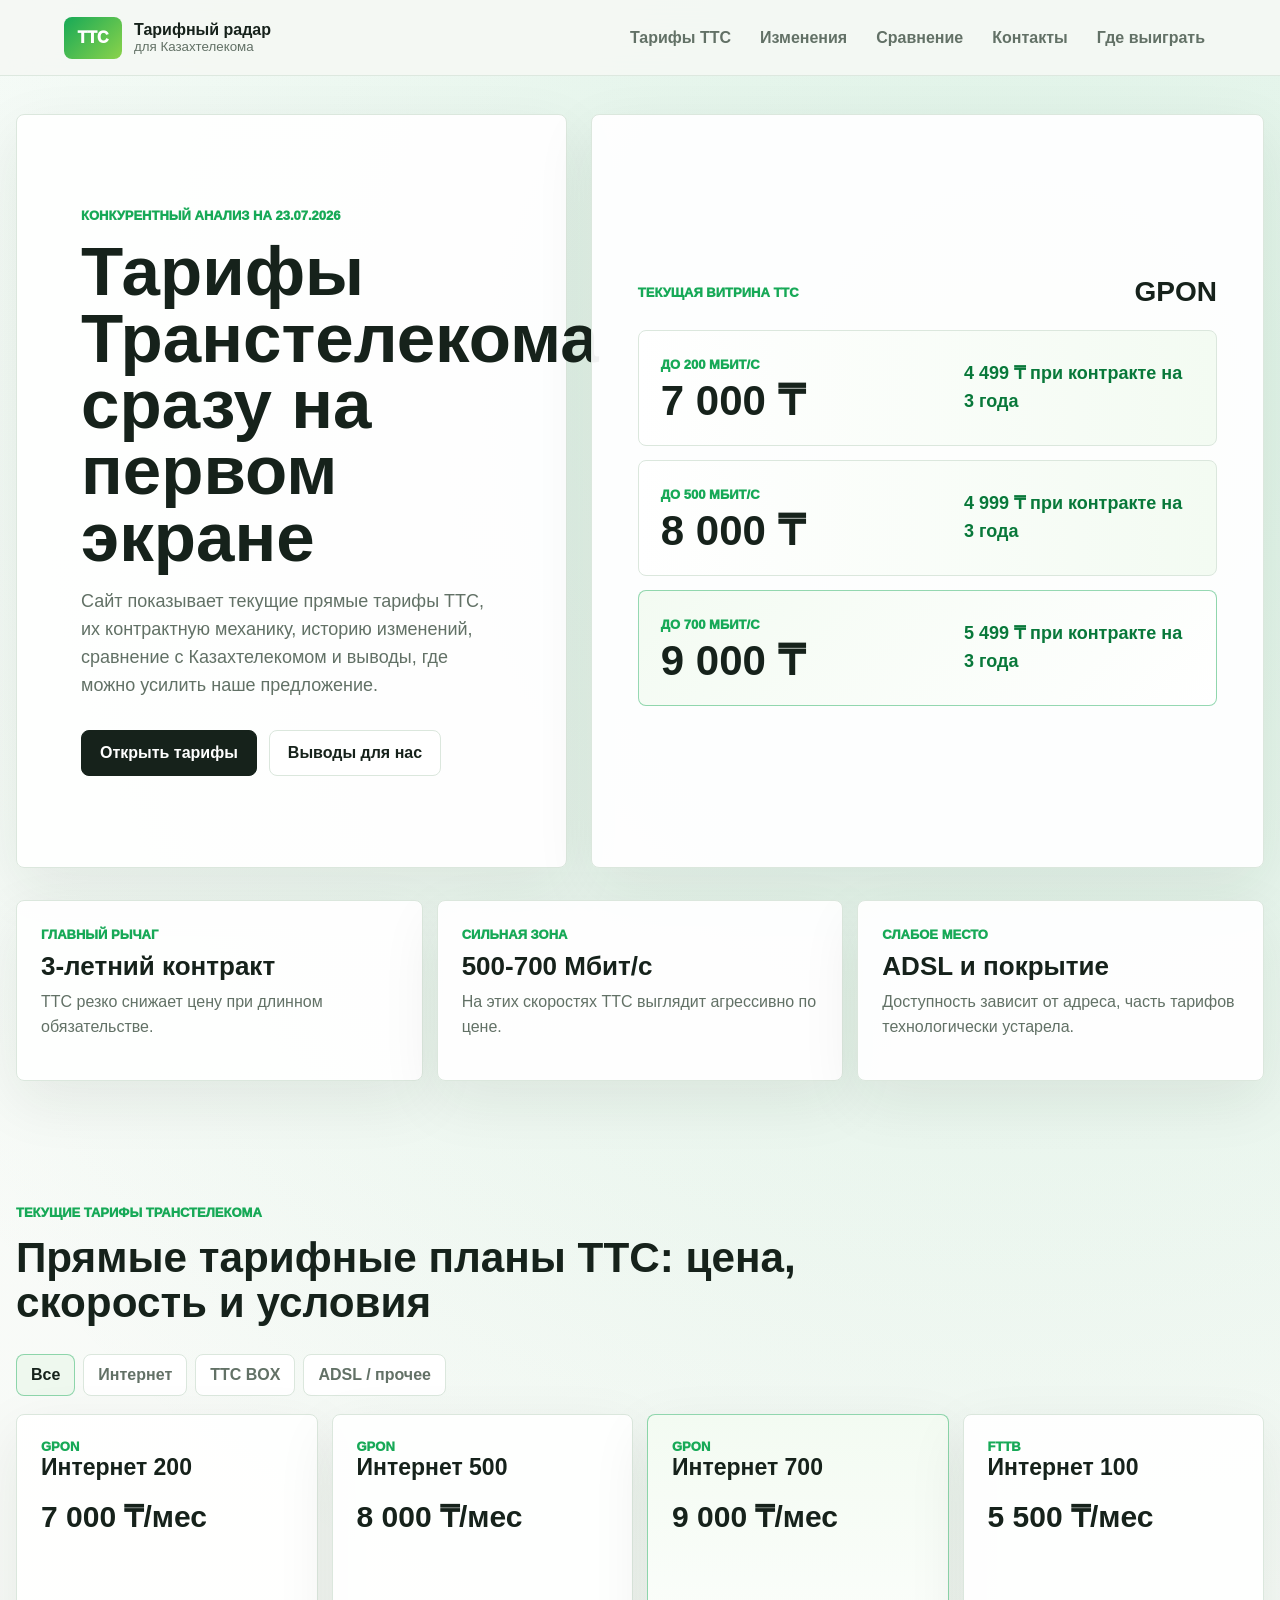
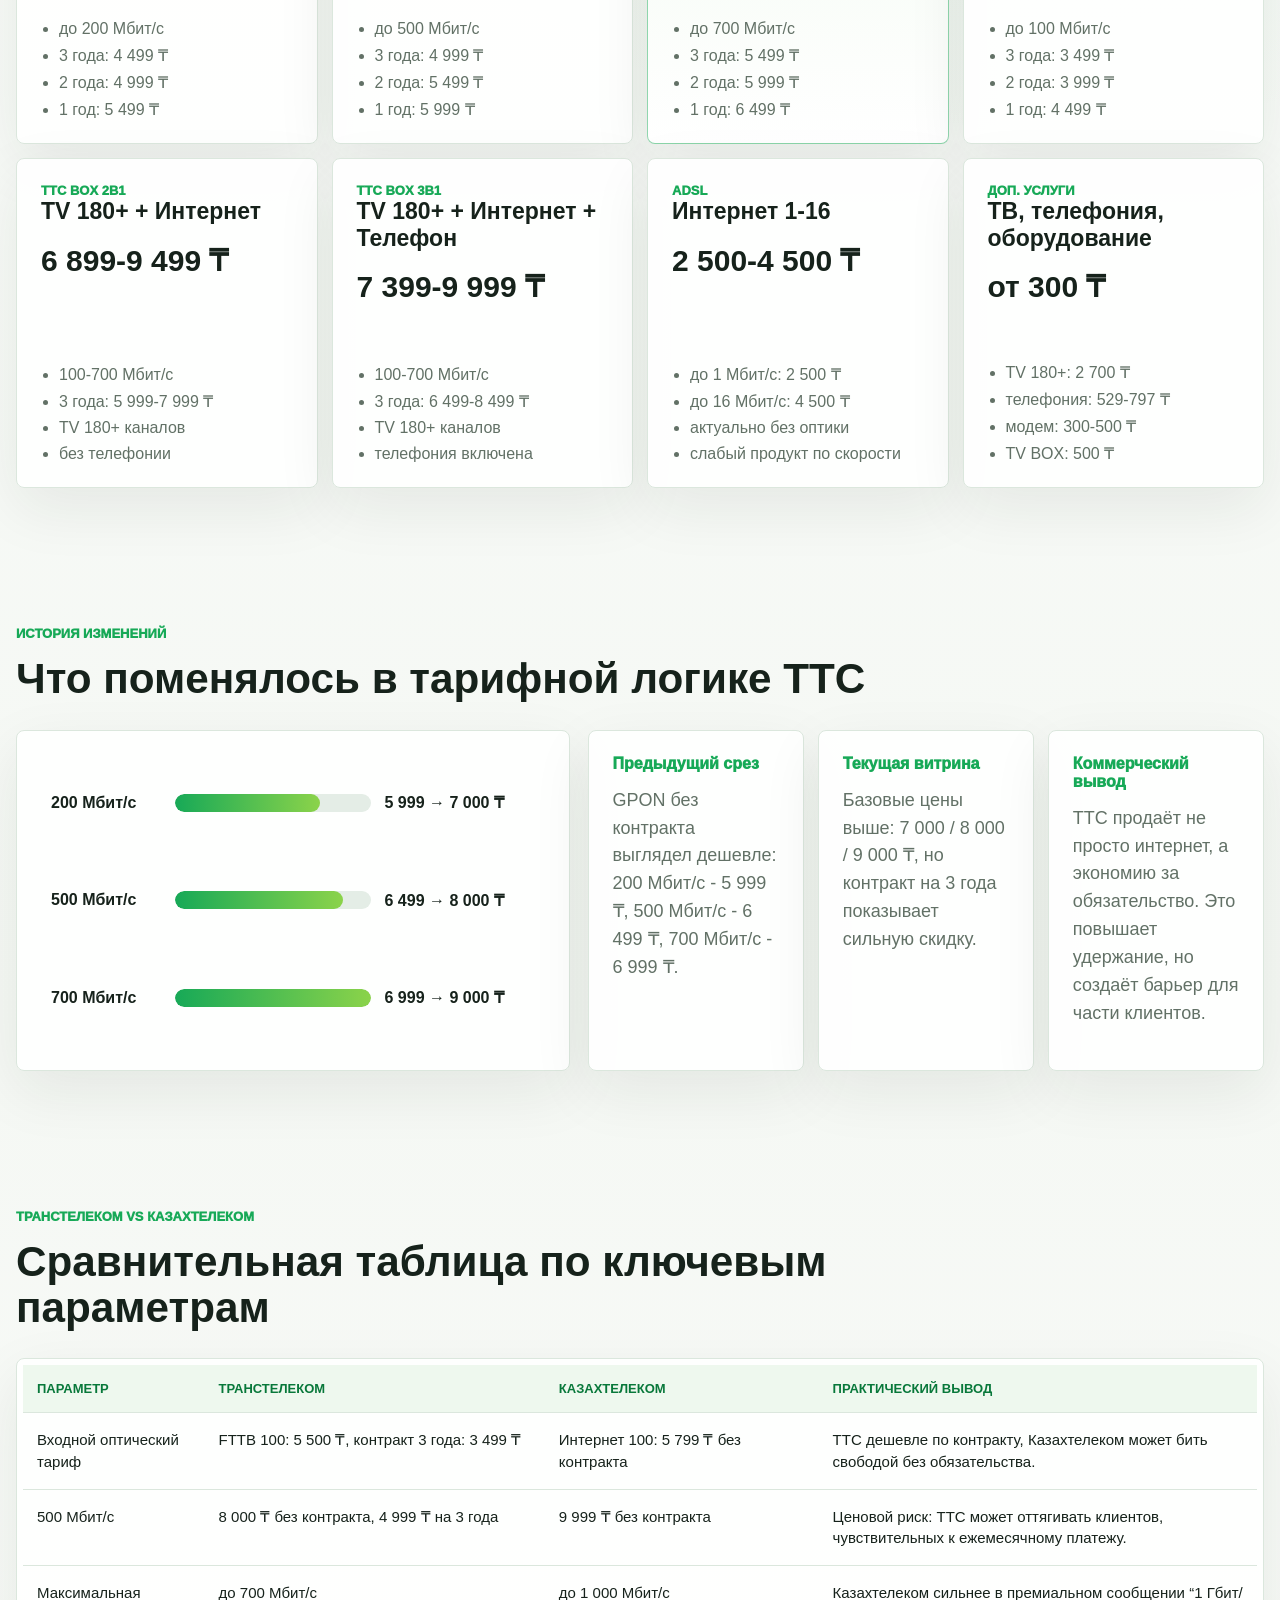
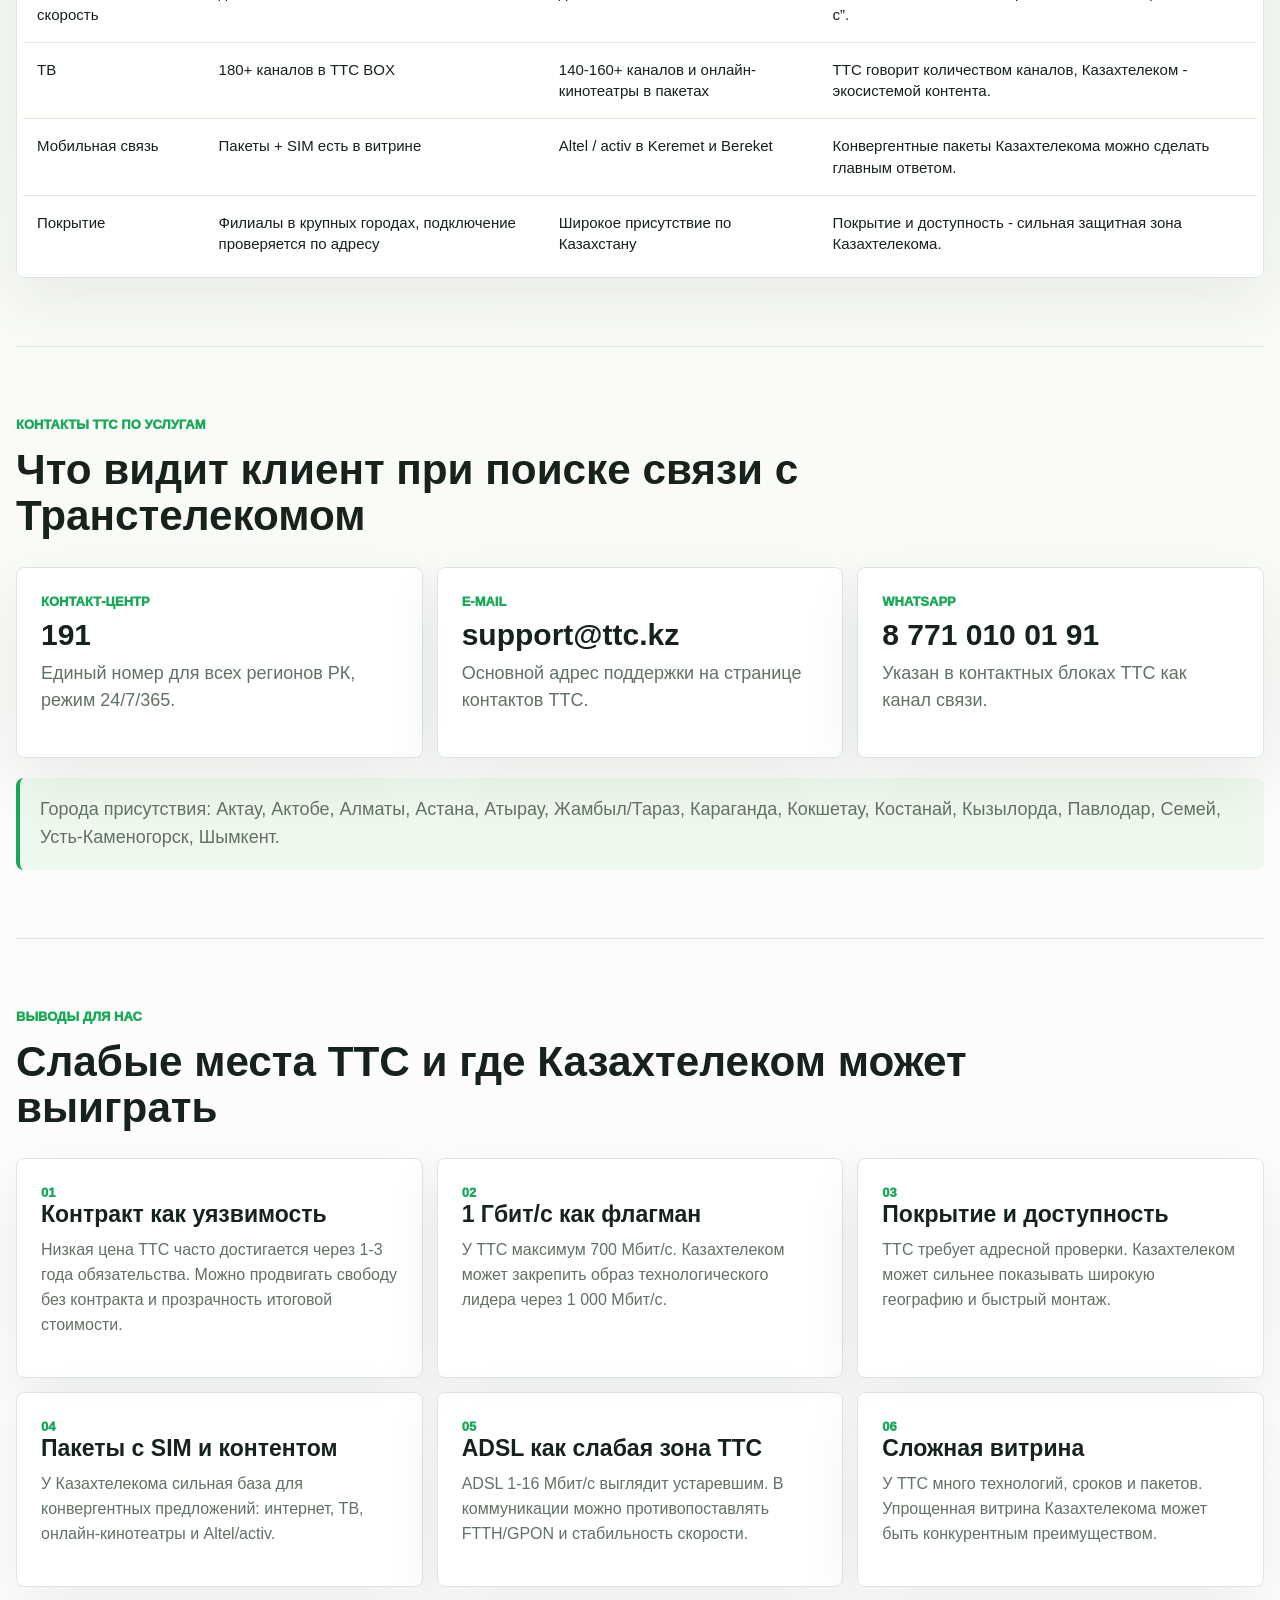
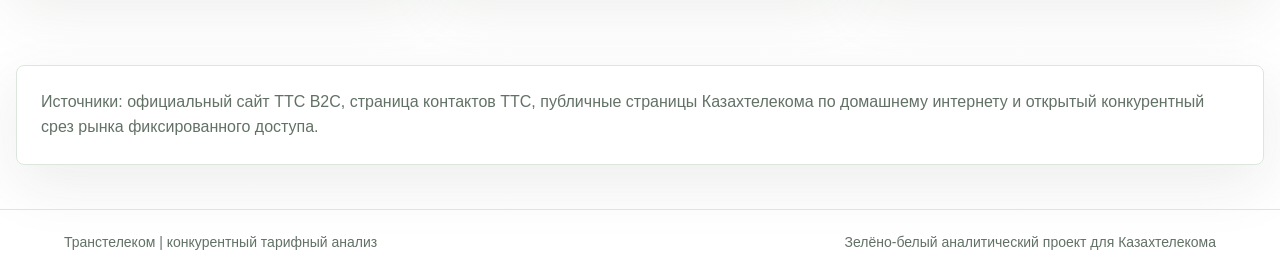
==== ttc-competitive-analysis/index.html @ 253d0070 "Add TTC competitive tariff analysis project" ====
<!doctype html>
<html lang="ru">
<head>
  <meta charset="utf-8">
  <meta name="viewport" content="width=device-width, initial-scale=1">
  <title>Транстелеком | Тарифный конкурентный анализ</title>
  <meta name="description" content="Конкурентный анализ тарифов Транстелекома для Казахтелекома: цены, скорости, условия, история изменений, сравнение и выводы.">
  <link rel="stylesheet" href="style.css">
</head>
<body>
  <header class="topbar">
    <a class="brand" href="#top" aria-label="Транстелеком конкурентный анализ">
      <span class="brand__mark">TTC</span>
      <span>
        <strong>Тарифный радар</strong>
        <small>для Казахтелекома</small>
      </span>
    </a>
    <nav class="nav" aria-label="Разделы">
      <a href="#tariffs">Тарифы TTC</a>
      <a href="#changes">Изменения</a>
      <a href="#compare">Сравнение</a>
      <a href="#contacts">Контакты</a>
      <a href="#wins">Где выиграть</a>
    </nav>
  </header>

  <main id="top">
    <section class="hero">
      <div class="hero__content">
        <p class="eyebrow">Конкурентный анализ на 23.07.2026</p>
        <h1>Тарифы Транстелекома сразу на первом экране</h1>
        <p>
          Сайт показывает текущие прямые тарифы TTC, их контрактную механику, историю
          изменений, сравнение с Казахтелекомом и выводы, где можно усилить наше предложение.
        </p>
        <div class="hero__actions">
          <a class="btn btn--dark" href="#tariffs">Открыть тарифы</a>
          <a class="btn btn--light" href="#wins">Выводы для нас</a>
        </div>
      </div>

      <aside class="hero-tariffs" aria-label="Ключевые текущие тарифы TTC">
        <div class="hero-tariffs__head">
          <span>Текущая витрина TTC</span>
          <strong>GPON</strong>
        </div>
        <article>
          <div>
            <span>до 200 Мбит/с</span>
            <strong>7 000 ₸</strong>
          </div>
          <p>4 499 ₸ при контракте на 3 года</p>
        </article>
        <article>
          <div>
            <span>до 500 Мбит/с</span>
            <strong>8 000 ₸</strong>
          </div>
          <p>4 999 ₸ при контракте на 3 года</p>
        </article>
        <article class="is-featured">
          <div>
            <span>до 700 Мбит/с</span>
            <strong>9 000 ₸</strong>
          </div>
          <p>5 499 ₸ при контракте на 3 года</p>
        </article>
      </aside>
    </section>

    <section class="quick-insights" aria-label="Ключевые выводы">
      <article>
        <span>Главный рычаг</span>
        <strong>3-летний контракт</strong>
        <p>TTC резко снижает цену при длинном обязательстве.</p>
      </article>
      <article>
        <span>Сильная зона</span>
        <strong>500-700 Мбит/с</strong>
        <p>На этих скоростях TTC выглядит агрессивно по цене.</p>
      </article>
      <article>
        <span>Слабое место</span>
        <strong>ADSL и покрытие</strong>
        <p>Доступность зависит от адреса, часть тарифов технологически устарела.</p>
      </article>
    </section>

    <section class="section" id="tariffs">
      <div class="section__head">
        <p class="eyebrow">Текущие тарифы Транстелекома</p>
        <h2>Прямые тарифные планы TTC: цена, скорость и условия</h2>
      </div>

      <div class="filter-bar" aria-label="Фильтр тарифов">
        <button class="filter is-active" type="button" data-filter="all">Все</button>
        <button class="filter" type="button" data-filter="internet">Интернет</button>
        <button class="filter" type="button" data-filter="box">TTC BOX</button>
        <button class="filter" type="button" data-filter="legacy">ADSL / прочее</button>
      </div>

      <div class="tariff-grid">
        <article class="tariff-card" data-type="internet">
          <span>GPON</span>
          <h3>Интернет 200</h3>
          <strong>7 000 ₸/мес</strong>
          <ul>
            <li>до 200 Мбит/с</li>
            <li>3 года: 4 499 ₸</li>
            <li>2 года: 4 999 ₸</li>
            <li>1 год: 5 499 ₸</li>
          </ul>
        </article>
        <article class="tariff-card" data-type="internet">
          <span>GPON</span>
          <h3>Интернет 500</h3>
          <strong>8 000 ₸/мес</strong>
          <ul>
            <li>до 500 Мбит/с</li>
            <li>3 года: 4 999 ₸</li>
            <li>2 года: 5 499 ₸</li>
            <li>1 год: 5 999 ₸</li>
          </ul>
        </article>
        <article class="tariff-card is-hot" data-type="internet">
          <span>GPON</span>
          <h3>Интернет 700</h3>
          <strong>9 000 ₸/мес</strong>
          <ul>
            <li>до 700 Мбит/с</li>
            <li>3 года: 5 499 ₸</li>
            <li>2 года: 5 999 ₸</li>
            <li>1 год: 6 499 ₸</li>
          </ul>
        </article>
        <article class="tariff-card" data-type="internet">
          <span>FTTB</span>
          <h3>Интернет 100</h3>
          <strong>5 500 ₸/мес</strong>
          <ul>
            <li>до 100 Мбит/с</li>
            <li>3 года: 3 499 ₸</li>
            <li>2 года: 3 999 ₸</li>
            <li>1 год: 4 499 ₸</li>
          </ul>
        </article>
        <article class="tariff-card" data-type="box">
          <span>TTC BOX 2в1</span>
          <h3>TV 180+ + Интернет</h3>
          <strong>6 899-9 499 ₸</strong>
          <ul>
            <li>100-700 Мбит/с</li>
            <li>3 года: 5 999-7 999 ₸</li>
            <li>TV 180+ каналов</li>
            <li>без телефонии</li>
          </ul>
        </article>
        <article class="tariff-card" data-type="box">
          <span>TTC BOX 3в1</span>
          <h3>TV 180+ + Интернет + Телефон</h3>
          <strong>7 399-9 999 ₸</strong>
          <ul>
            <li>100-700 Мбит/с</li>
            <li>3 года: 6 499-8 499 ₸</li>
            <li>TV 180+ каналов</li>
            <li>телефония включена</li>
          </ul>
        </article>
        <article class="tariff-card" data-type="legacy">
          <span>ADSL</span>
          <h3>Интернет 1-16</h3>
          <strong>2 500-4 500 ₸</strong>
          <ul>
            <li>до 1 Мбит/с: 2 500 ₸</li>
            <li>до 16 Мбит/с: 4 500 ₸</li>
            <li>актуально без оптики</li>
            <li>слабый продукт по скорости</li>
          </ul>
        </article>
        <article class="tariff-card" data-type="legacy">
          <span>Доп. услуги</span>
          <h3>ТВ, телефония, оборудование</h3>
          <strong>от 300 ₸</strong>
          <ul>
            <li>TV 180+: 2 700 ₸</li>
            <li>телефония: 529-797 ₸</li>
            <li>модем: 300-500 ₸</li>
            <li>TV BOX: 500 ₸</li>
          </ul>
        </article>
      </div>
    </section>

    <section class="section" id="changes">
      <div class="section__head">
        <p class="eyebrow">История изменений</p>
        <h2>Что поменялось в тарифной логике TTC</h2>
      </div>
      <div class="change-layout">
        <div class="change-chart" aria-label="Сравнение базовой цены GPON">
          <div class="bar-row">
            <span>200 Мбит/с</span>
            <div><i style="width: 74%"></i></div>
            <strong>5 999 → 7 000 ₸</strong>
          </div>
          <div class="bar-row">
            <span>500 Мбит/с</span>
            <div><i style="width: 86%"></i></div>
            <strong>6 499 → 8 000 ₸</strong>
          </div>
          <div class="bar-row">
            <span>700 Мбит/с</span>
            <div><i style="width: 100%"></i></div>
            <strong>6 999 → 9 000 ₸</strong>
          </div>
        </div>
        <div class="timeline">
          <article>
            <time>Предыдущий срез</time>
            <p>GPON без контракта выглядел дешевле: 200 Мбит/с - 5 999 ₸, 500 Мбит/с - 6 499 ₸, 700 Мбит/с - 6 999 ₸.</p>
          </article>
          <article>
            <time>Текущая витрина</time>
            <p>Базовые цены выше: 7 000 / 8 000 / 9 000 ₸, но контракт на 3 года показывает сильную скидку.</p>
          </article>
          <article>
            <time>Коммерческий вывод</time>
            <p>TTC продаёт не просто интернет, а экономию за обязательство. Это повышает удержание, но создаёт барьер для части клиентов.</p>
          </article>
        </div>
      </div>
    </section>

    <section class="section" id="compare">
      <div class="section__head">
        <p class="eyebrow">Транстелеком vs Казахтелеком</p>
        <h2>Сравнительная таблица по ключевым параметрам</h2>
      </div>
      <div class="table-wrap">
        <table>
          <thead>
            <tr>
              <th>Параметр</th>
              <th>Транстелеком</th>
              <th>Казахтелеком</th>
              <th>Практический вывод</th>
            </tr>
          </thead>
          <tbody>
            <tr>
              <td>Входной оптический тариф</td>
              <td>FTTB 100: 5 500 ₸, контракт 3 года: 3 499 ₸</td>
              <td>Интернет 100: 5 799 ₸ без контракта</td>
              <td>TTC дешевле по контракту, Казахтелеком может бить свободой без обязательства.</td>
            </tr>
            <tr>
              <td>500 Мбит/с</td>
              <td>8 000 ₸ без контракта, 4 999 ₸ на 3 года</td>
              <td>9 999 ₸ без контракта</td>
              <td>Ценовой риск: TTC может оттягивать клиентов, чувствительных к ежемесячному платежу.</td>
            </tr>
            <tr>
              <td>Максимальная скорость</td>
              <td>до 700 Мбит/с</td>
              <td>до 1 000 Мбит/с</td>
              <td>Казахтелеком сильнее в премиальном сообщении “1 Гбит/с”.</td>
            </tr>
            <tr>
              <td>ТВ</td>
              <td>180+ каналов в TTC BOX</td>
              <td>140-160+ каналов и онлайн-кинотеатры в пакетах</td>
              <td>TTC говорит количеством каналов, Казахтелеком - экосистемой контента.</td>
            </tr>
            <tr>
              <td>Мобильная связь</td>
              <td>Пакеты + SIM есть в витрине</td>
              <td>Altel / activ в Keremet и Bereket</td>
              <td>Конвергентные пакеты Казахтелекома можно сделать главным ответом.</td>
            </tr>
            <tr>
              <td>Покрытие</td>
              <td>Филиалы в крупных городах, подключение проверяется по адресу</td>
              <td>Широкое присутствие по Казахстану</td>
              <td>Покрытие и доступность - сильная защитная зона Казахтелекома.</td>
            </tr>
          </tbody>
        </table>
      </div>
    </section>

    <section class="section contacts-section" id="contacts">
      <div class="section__head">
        <p class="eyebrow">Контакты TTC по услугам</p>
        <h2>Что видит клиент при поиске связи с Транстелекомом</h2>
      </div>
      <div class="contact-grid">
        <article>
          <span>Контакт-центр</span>
          <strong>191</strong>
          <p>Единый номер для всех регионов РК, режим 24/7/365.</p>
        </article>
        <article>
          <span>E-mail</span>
          <strong>support@ttc.kz</strong>
          <p>Основной адрес поддержки на странице контактов TTC.</p>
        </article>
        <article>
          <span>WhatsApp</span>
          <strong>8 771 010 01 91</strong>
          <p>Указан в контактных блоках TTC как канал связи.</p>
        </article>
      </div>
      <p class="city-list">
        Города присутствия: Актау, Актобе, Алматы, Астана, Атырау, Жамбыл/Тараз,
        Караганда, Кокшетау, Костанай, Кызылорда, Павлодар, Семей, Усть-Каменогорск, Шымкент.
      </p>
    </section>

    <section class="section wins-section" id="wins">
      <div class="section__head">
        <p class="eyebrow">Выводы для нас</p>
        <h2>Слабые места TTC и где Казахтелеком может выиграть</h2>
      </div>
      <div class="wins-grid">
        <article>
          <span>01</span>
          <h3>Контракт как уязвимость</h3>
          <p>Низкая цена TTC часто достигается через 1-3 года обязательства. Можно продвигать свободу без контракта и прозрачность итоговой стоимости.</p>
        </article>
        <article>
          <span>02</span>
          <h3>1 Гбит/с как флагман</h3>
          <p>У TTC максимум 700 Мбит/с. Казахтелеком может закрепить образ технологического лидера через 1 000 Мбит/с.</p>
        </article>
        <article>
          <span>03</span>
          <h3>Покрытие и доступность</h3>
          <p>TTC требует адресной проверки. Казахтелеком может сильнее показывать широкую географию и быстрый монтаж.</p>
        </article>
        <article>
          <span>04</span>
          <h3>Пакеты с SIM и контентом</h3>
          <p>У Казахтелекома сильная база для конвергентных предложений: интернет, ТВ, онлайн-кинотеатры и Altel/activ.</p>
        </article>
        <article>
          <span>05</span>
          <h3>ADSL как слабая зона TTC</h3>
          <p>ADSL 1-16 Мбит/с выглядит устаревшим. В коммуникации можно противопоставлять FTTH/GPON и стабильность скорости.</p>
        </article>
        <article>
          <span>06</span>
          <h3>Сложная витрина</h3>
          <p>У TTC много технологий, сроков и пакетов. Упрощенная витрина Казахтелекома может быть конкурентным преимуществом.</p>
        </article>
      </div>
    </section>

    <section class="source-note">
      <p>
        Источники: официальный сайт TTC B2C, страница контактов TTC, публичные страницы Казахтелекома
        по домашнему интернету и открытый конкурентный срез рынка фиксированного доступа.
      </p>
    </section>
  </main>

  <footer class="footer">
    <span>Транстелеком | конкурентный тарифный анализ</span>
    <span>Зелёно-белый аналитический проект для Казахтелекома</span>
  </footer>

  <script src="script.js"></script>
</body>
</html>
---- ttc-competitive-analysis/style.css ----
:root {
  color-scheme: light;
  --bg: #f5f8f4;
  --surface: #ffffff;
  --soft: #eef8ee;
  --ink: #16221b;
  --muted: #627166;
  --line: #dbe7dd;
  --green: #17a957;
  --green-dark: #08783a;
  --lime: #8bd34a;
  --amber: #f5a623;
  --red: #df5b5b;
  --shadow: 0 20px 60px rgba(22, 34, 27, 0.08);
  font-family: Inter, "Segoe UI", Arial, sans-serif;
}

* {
  box-sizing: border-box;
}

html {
  scroll-behavior: smooth;
}

body {
  margin: 0;
  background:
    radial-gradient(circle at 80% 8%, rgba(23, 169, 87, 0.14), transparent 28%),
    linear-gradient(180deg, #fbfdfb 0%, var(--bg) 52%, #fff 100%);
  color: var(--ink);
}

a {
  color: inherit;
}

button {
  font: inherit;
}

.topbar {
  position: sticky;
  top: 0;
  z-index: 20;
  display: flex;
  align-items: center;
  justify-content: space-between;
  gap: 24px;
  min-height: 76px;
  padding: 12px clamp(18px, 5vw, 76px);
  border-bottom: 1px solid rgba(219, 231, 221, 0.9);
  background: rgba(245, 248, 244, 0.92);
  backdrop-filter: blur(18px);
}

.brand {
  display: inline-flex;
  align-items: center;
  gap: 12px;
  text-decoration: none;
}

.brand__mark {
  display: grid;
  place-items: center;
  width: 58px;
  height: 42px;
  border-radius: 8px;
  background: linear-gradient(135deg, var(--green), var(--lime));
  color: #fff;
  font-weight: 950;
}

.brand strong,
.brand small {
  display: block;
}

.brand small,
.nav a,
p {
  color: var(--muted);
}

.nav {
  display: flex;
  flex-wrap: wrap;
  gap: 7px;
  justify-content: flex-end;
}

.nav a {
  border-radius: 8px;
  padding: 10px 11px;
  text-decoration: none;
  font-weight: 800;
}

.nav a:hover {
  background: var(--soft);
  color: var(--ink);
}

main {
  width: min(1440px, calc(100% - 32px));
  margin: 0 auto;
}

.hero {
  display: grid;
  grid-template-columns: minmax(0, 0.9fr) minmax(420px, 1.1fr);
  gap: 24px;
  align-items: stretch;
  min-height: calc(100vh - 84px);
  padding: 38px 0 24px;
}

.hero__content,
.hero-tariffs,
.quick-insights article,
.tariff-card,
.change-chart,
.timeline article,
.table-wrap,
.contact-grid article,
.wins-grid article,
.source-note {
  border: 1px solid var(--line);
  border-radius: 8px;
  background: rgba(255, 255, 255, 0.94);
  box-shadow: var(--shadow);
}

.hero__content {
  display: flex;
  flex-direction: column;
  justify-content: center;
  padding: clamp(28px, 5vw, 68px);
}

.eyebrow {
  margin: 0 0 12px;
  color: var(--green);
  font-size: 13px;
  font-weight: 950;
  letter-spacing: 0;
  text-transform: uppercase;
}

h1,
h2,
h3,
p {
  margin-top: 0;
}

h1 {
  max-width: 800px;
  margin-bottom: 18px;
  font-size: clamp(44px, 5.4vw, 78px);
  line-height: 0.96;
  letter-spacing: 0;
}

h2 {
  max-width: 980px;
  margin-bottom: 0;
  font-size: clamp(30px, 3.3vw, 48px);
  line-height: 1.08;
  letter-spacing: 0;
}

h3 {
  margin-bottom: 10px;
  font-size: 23px;
  line-height: 1.16;
}

p {
  font-size: 18px;
  line-height: 1.55;
}

.hero__actions {
  display: flex;
  flex-wrap: wrap;
  gap: 12px;
  margin-top: 12px;
}

.btn {
  display: inline-flex;
  align-items: center;
  justify-content: center;
  min-height: 46px;
  border-radius: 8px;
  padding: 0 18px;
  font-weight: 900;
  text-decoration: none;
}

.btn--dark {
  border: 1px solid var(--ink);
  background: var(--ink);
  color: #fff;
}

.btn--light {
  border: 1px solid var(--line);
  background: #fff;
}

.hero-tariffs {
  display: grid;
  align-content: center;
  gap: 14px;
  padding: clamp(24px, 4vw, 46px);
}

.hero-tariffs__head {
  display: flex;
  justify-content: space-between;
  align-items: center;
  gap: 18px;
  margin-bottom: 8px;
}

.hero-tariffs__head span,
.hero-tariffs article span,
.tariff-card span,
.contact-grid span {
  color: var(--green);
  font-size: 13px;
  font-weight: 950;
  text-transform: uppercase;
}

.hero-tariffs__head strong {
  font-size: 28px;
}

.hero-tariffs article {
  display: grid;
  grid-template-columns: minmax(0, 1fr) auto;
  gap: 18px;
  align-items: center;
  min-height: 116px;
  border: 1px solid var(--line);
  border-radius: 8px;
  background: linear-gradient(90deg, #fff, #f3fbf2);
  padding: 22px;
}

.hero-tariffs article.is-featured {
  border-color: rgba(23, 169, 87, 0.45);
  background: linear-gradient(135deg, #f3fbf2, #ffffff);
}

.hero-tariffs article strong {
  display: block;
  margin-top: 7px;
  font-size: 42px;
  line-height: 1;
}

.hero-tariffs article p {
  max-width: 230px;
  margin: 0;
  color: var(--green-dark);
  font-weight: 850;
}

.quick-insights {
  display: grid;
  grid-template-columns: repeat(3, minmax(0, 1fr));
  gap: 14px;
  padding: 8px 0 54px;
}

.quick-insights article,
.tariff-card,
.timeline article,
.contact-grid article,
.wins-grid article,
.source-note {
  padding: 24px;
}

.quick-insights span,
.wins-grid span {
  color: var(--green);
  font-size: 13px;
  font-weight: 950;
  text-transform: uppercase;
}

.quick-insights strong {
  display: block;
  margin: 8px 0;
  font-size: 26px;
}

.quick-insights p,
.tariff-card p,
.tariff-card li,
.wins-grid p,
.source-note p {
  font-size: 16px;
}

.section {
  padding: 68px 0;
}

.section__head {
  margin-bottom: 28px;
}

.filter-bar {
  display: flex;
  flex-wrap: wrap;
  gap: 8px;
  margin-bottom: 18px;
}

.filter {
  min-height: 42px;
  border: 1px solid var(--line);
  border-radius: 8px;
  background: #fff;
  color: var(--muted);
  padding: 0 14px;
  font-weight: 900;
  cursor: pointer;
}

.filter:hover,
.filter.is-active {
  border-color: rgba(23, 169, 87, 0.45);
  background: var(--soft);
  color: var(--ink);
}

.tariff-grid {
  display: grid;
  grid-template-columns: repeat(4, minmax(0, 1fr));
  gap: 14px;
}

.tariff-card {
  display: flex;
  flex-direction: column;
  min-height: 330px;
}

.tariff-card.is-hot {
  border-color: rgba(23, 169, 87, 0.48);
  background: linear-gradient(180deg, #f3fbf2, #fff);
}

.tariff-card strong {
  display: block;
  margin: 8px 0 16px;
  font-size: 30px;
}

.tariff-card ul {
  display: grid;
  gap: 8px;
  margin: auto 0 0;
  padding-left: 18px;
  color: var(--muted);
}

.tariff-card.is-hidden {
  display: none;
}

.change-layout {
  display: grid;
  grid-template-columns: minmax(0, 0.9fr) minmax(420px, 1.1fr);
  gap: 18px;
}

.change-chart {
  display: grid;
  gap: 22px;
  padding: 34px;
}

.bar-row {
  display: grid;
  grid-template-columns: 110px minmax(0, 1fr) 150px;
  gap: 14px;
  align-items: center;
}

.bar-row span,
.bar-row strong {
  font-weight: 900;
}

.bar-row div {
  height: 18px;
  border-radius: 999px;
  background: #e4ede6;
  overflow: hidden;
}

.bar-row i {
  display: block;
  height: 100%;
  border-radius: inherit;
  background: linear-gradient(90deg, var(--green), var(--lime));
}

.timeline {
  display: grid;
  grid-template-columns: repeat(3, minmax(0, 1fr));
  gap: 14px;
}

.timeline time {
  display: block;
  margin-bottom: 14px;
  color: var(--green);
  font-weight: 950;
}

.table-wrap {
  overflow-x: auto;
  padding: 6px;
}

table {
  width: 100%;
  min-width: 980px;
  border-collapse: collapse;
}

th,
td {
  border-bottom: 1px solid var(--line);
  padding: 16px 14px;
  text-align: left;
  vertical-align: top;
}

th {
  background: var(--soft);
  color: var(--green-dark);
  font-size: 13px;
  text-transform: uppercase;
}

td {
  font-size: 15px;
  line-height: 1.45;
}

tbody tr:last-child td {
  border-bottom: 0;
}

.contacts-section {
  border-top: 1px solid var(--line);
  border-bottom: 1px solid var(--line);
}

.contact-grid {
  display: grid;
  grid-template-columns: repeat(3, minmax(0, 1fr));
  gap: 14px;
}

.contact-grid strong {
  display: block;
  margin: 8px 0;
  font-size: 30px;
}

.city-list {
  margin: 20px 0 0;
  border-left: 4px solid var(--green);
  background: var(--soft);
  padding: 18px 20px;
  border-radius: 8px;
}

.wins-grid {
  display: grid;
  grid-template-columns: repeat(3, minmax(0, 1fr));
  gap: 14px;
}

.source-note {
  margin: 10px 0 44px;
}

.source-note p {
  margin-bottom: 0;
}

.footer {
  display: flex;
  justify-content: space-between;
  gap: 20px;
  border-top: 1px solid var(--line);
  padding: 24px clamp(18px, 5vw, 76px);
  color: var(--muted);
  font-size: 14px;
}

@media (max-width: 1120px) {
  .tariff-grid,
  .wins-grid {
    grid-template-columns: repeat(2, minmax(0, 1fr));
  }
}

@media (max-width: 920px) {
  .topbar,
  .hero,
  .change-layout,
  .footer {
    display: block;
  }

  .nav {
    justify-content: flex-start;
    margin-top: 12px;
  }

  .hero {
    min-height: auto;
  }

  .hero-tariffs {
    margin-top: 16px;
  }

  .quick-insights,
  .timeline,
  .contact-grid {
    grid-template-columns: 1fr;
  }

  .change-chart {
    margin-bottom: 16px;
  }
}

@media (max-width: 640px) {
  main {
    width: min(100% - 20px, 1440px);
  }

  .topbar {
    padding: 12px 14px;
  }

  h1 {
    font-size: 42px;
  }

  .hero__content {
    padding: 24px;
  }

  .hero-tariffs article,
  .bar-row {
    grid-template-columns: 1fr;
  }

  .tariff-grid,
  .wins-grid {
    grid-template-columns: 1fr;
  }
}
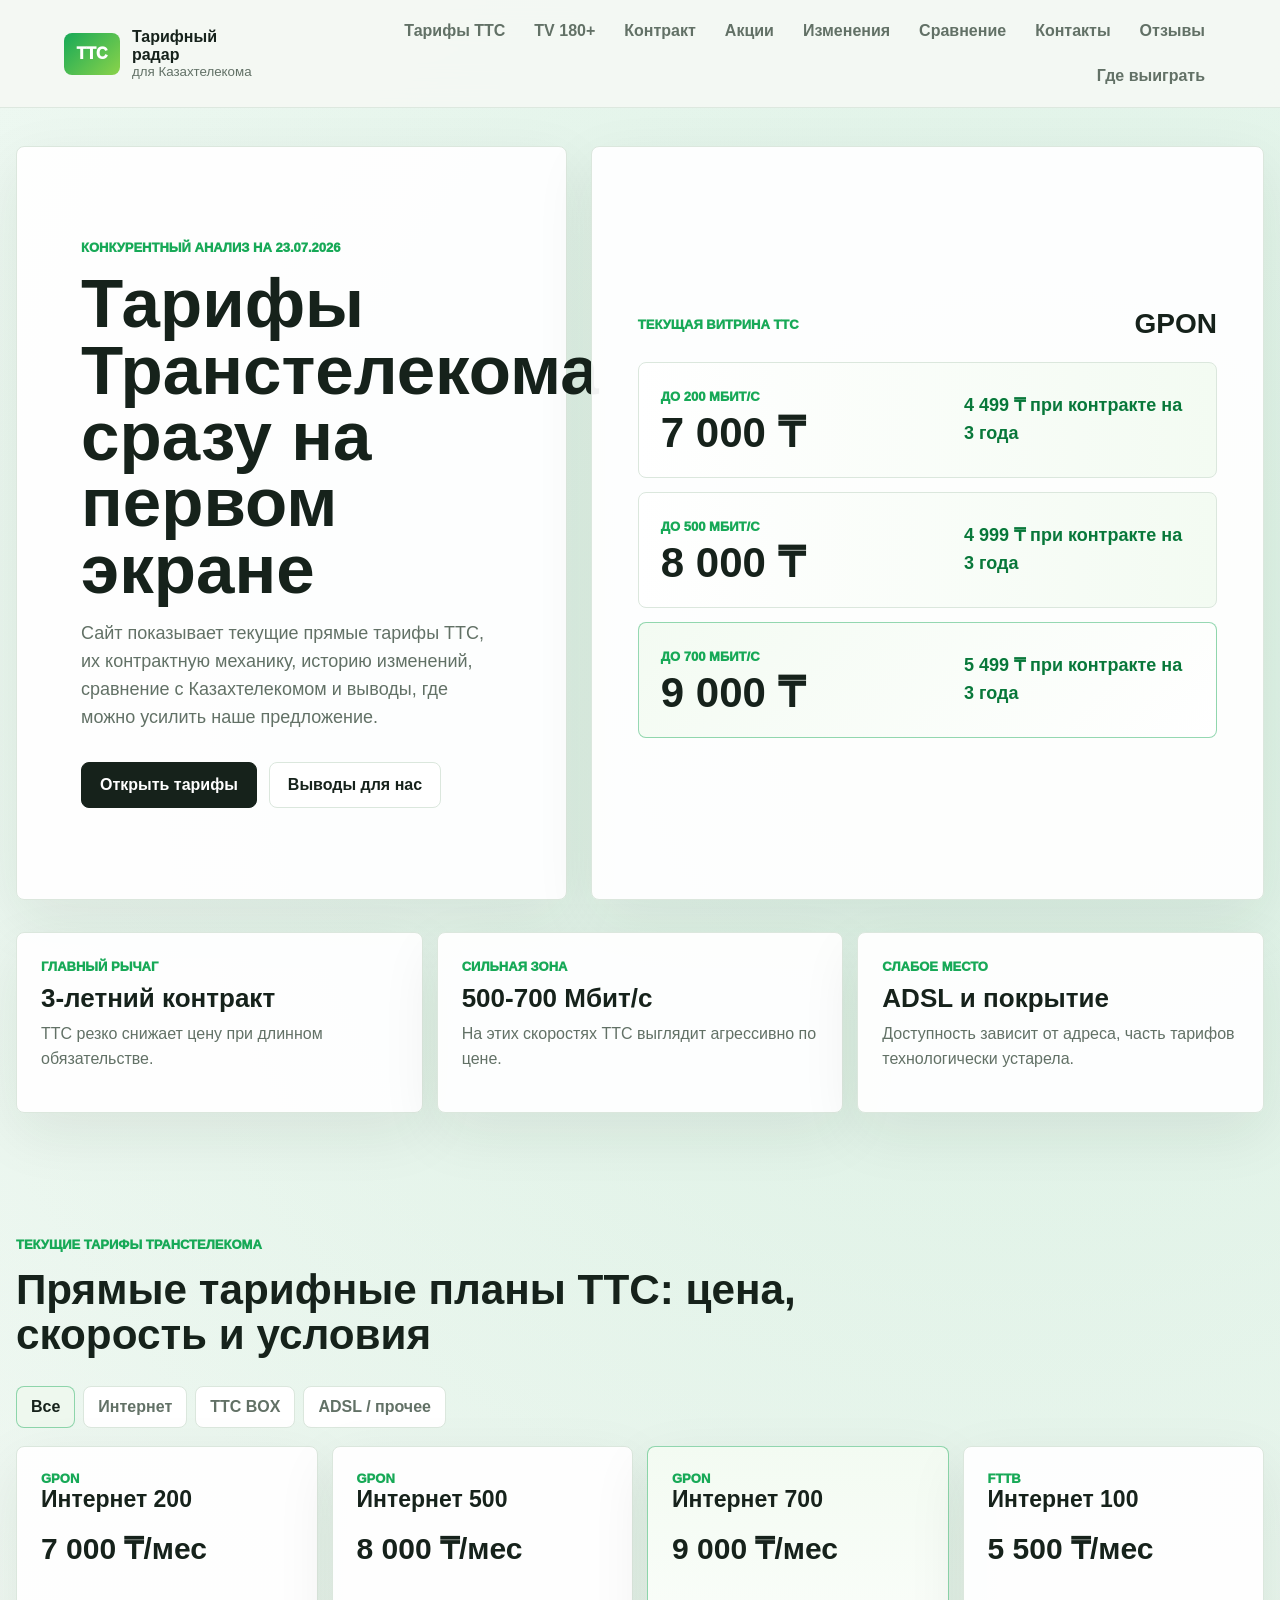
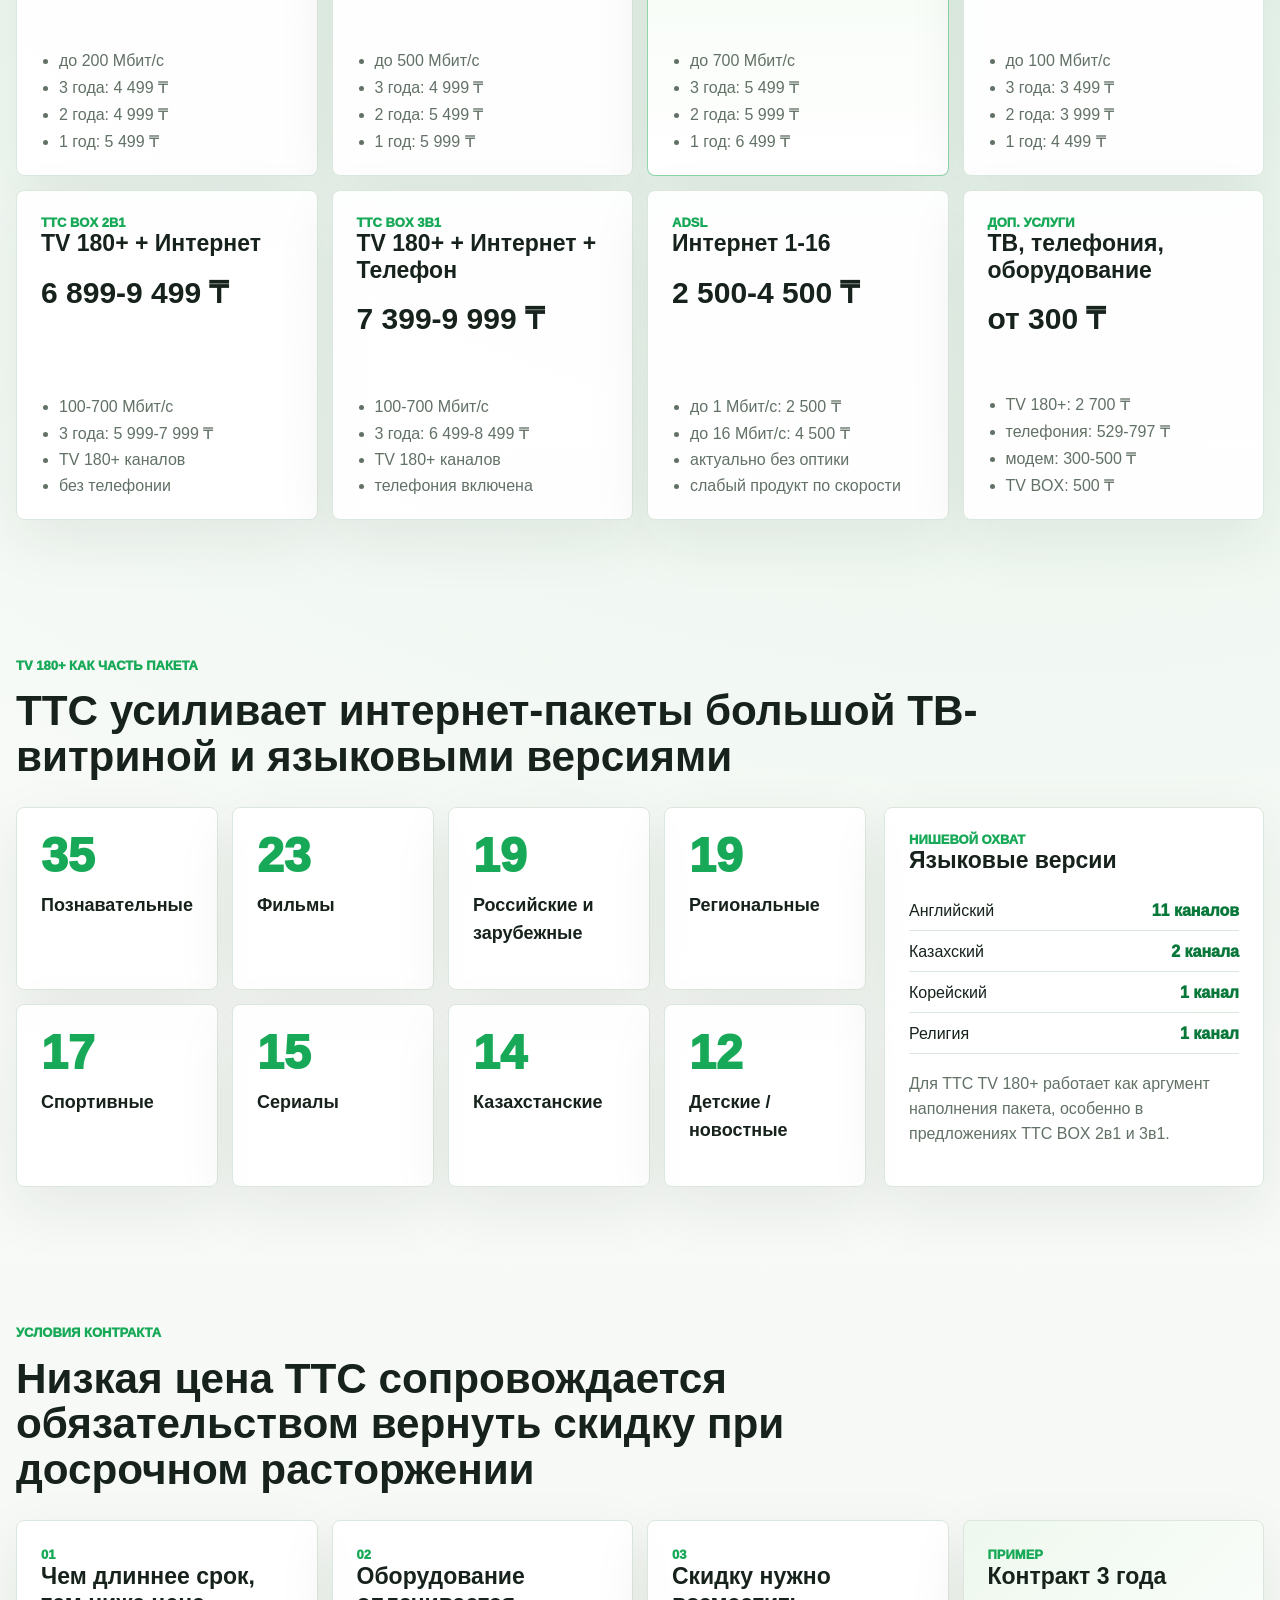
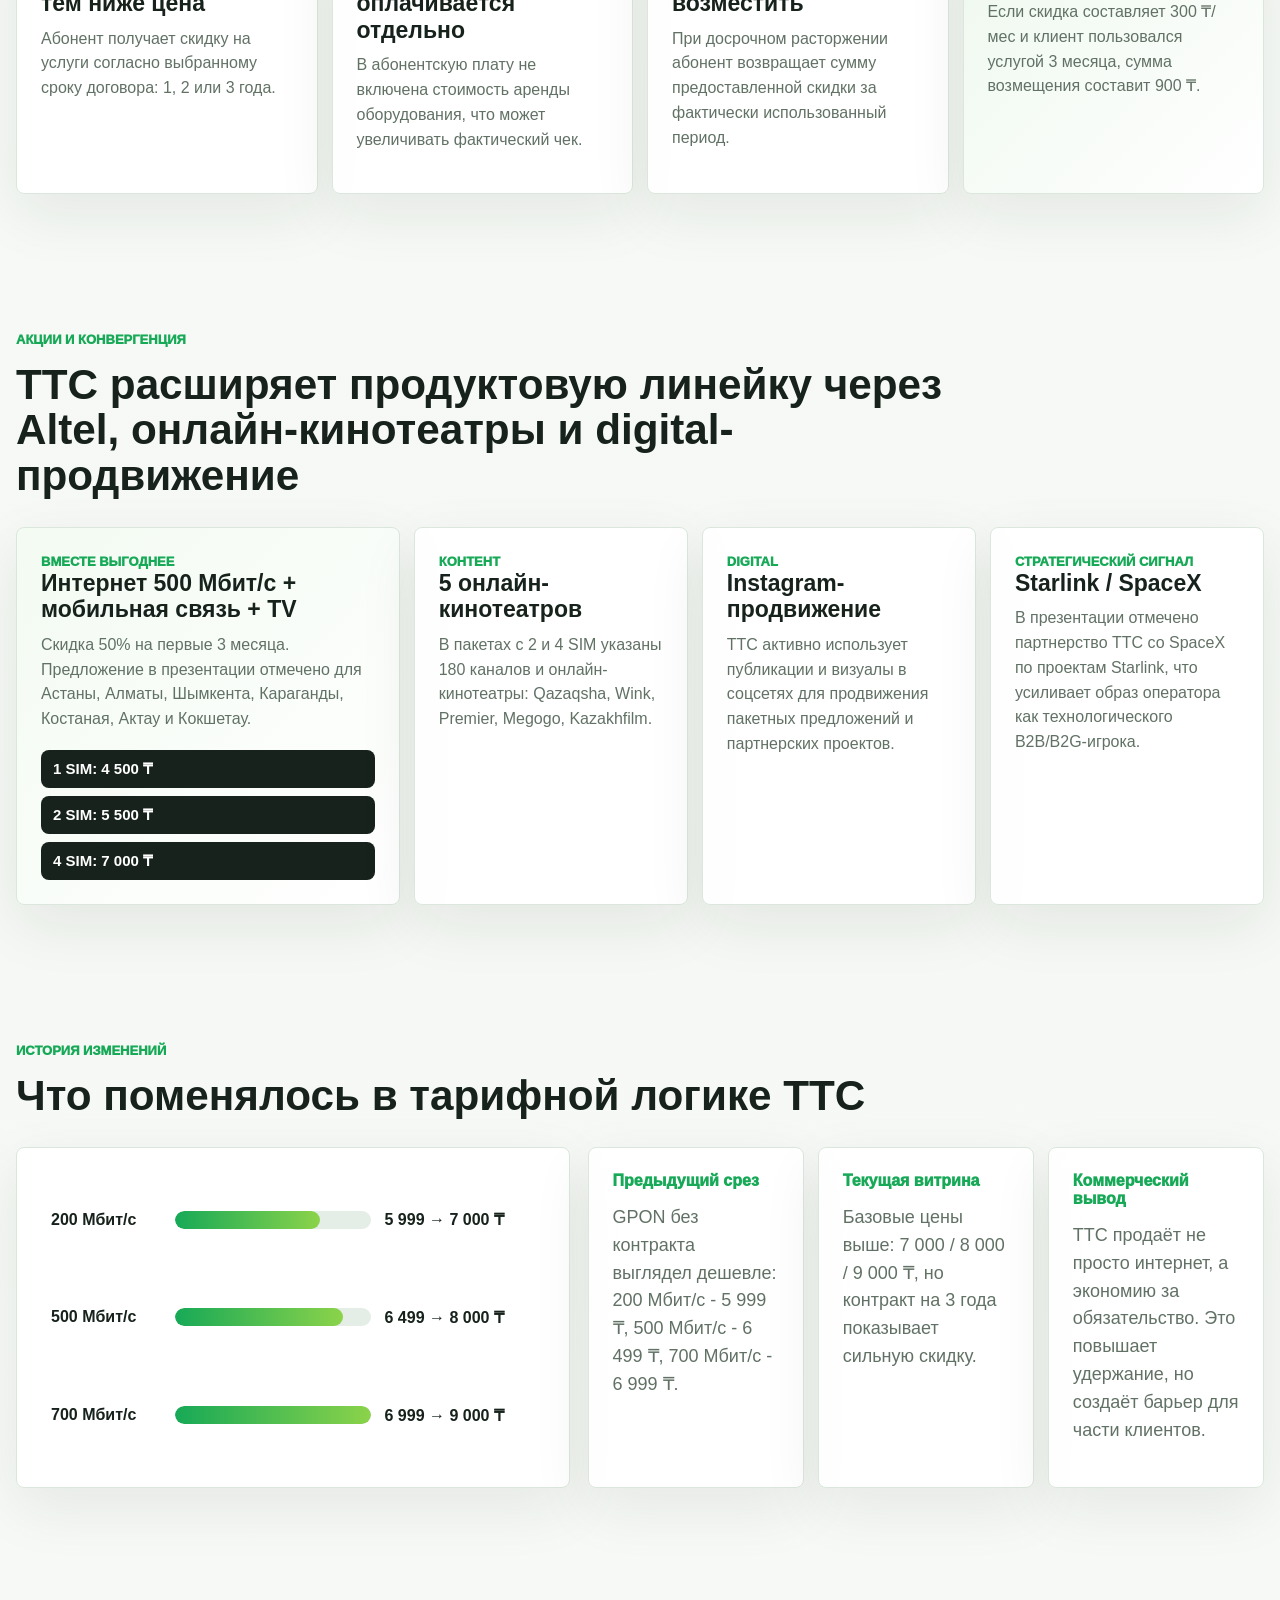
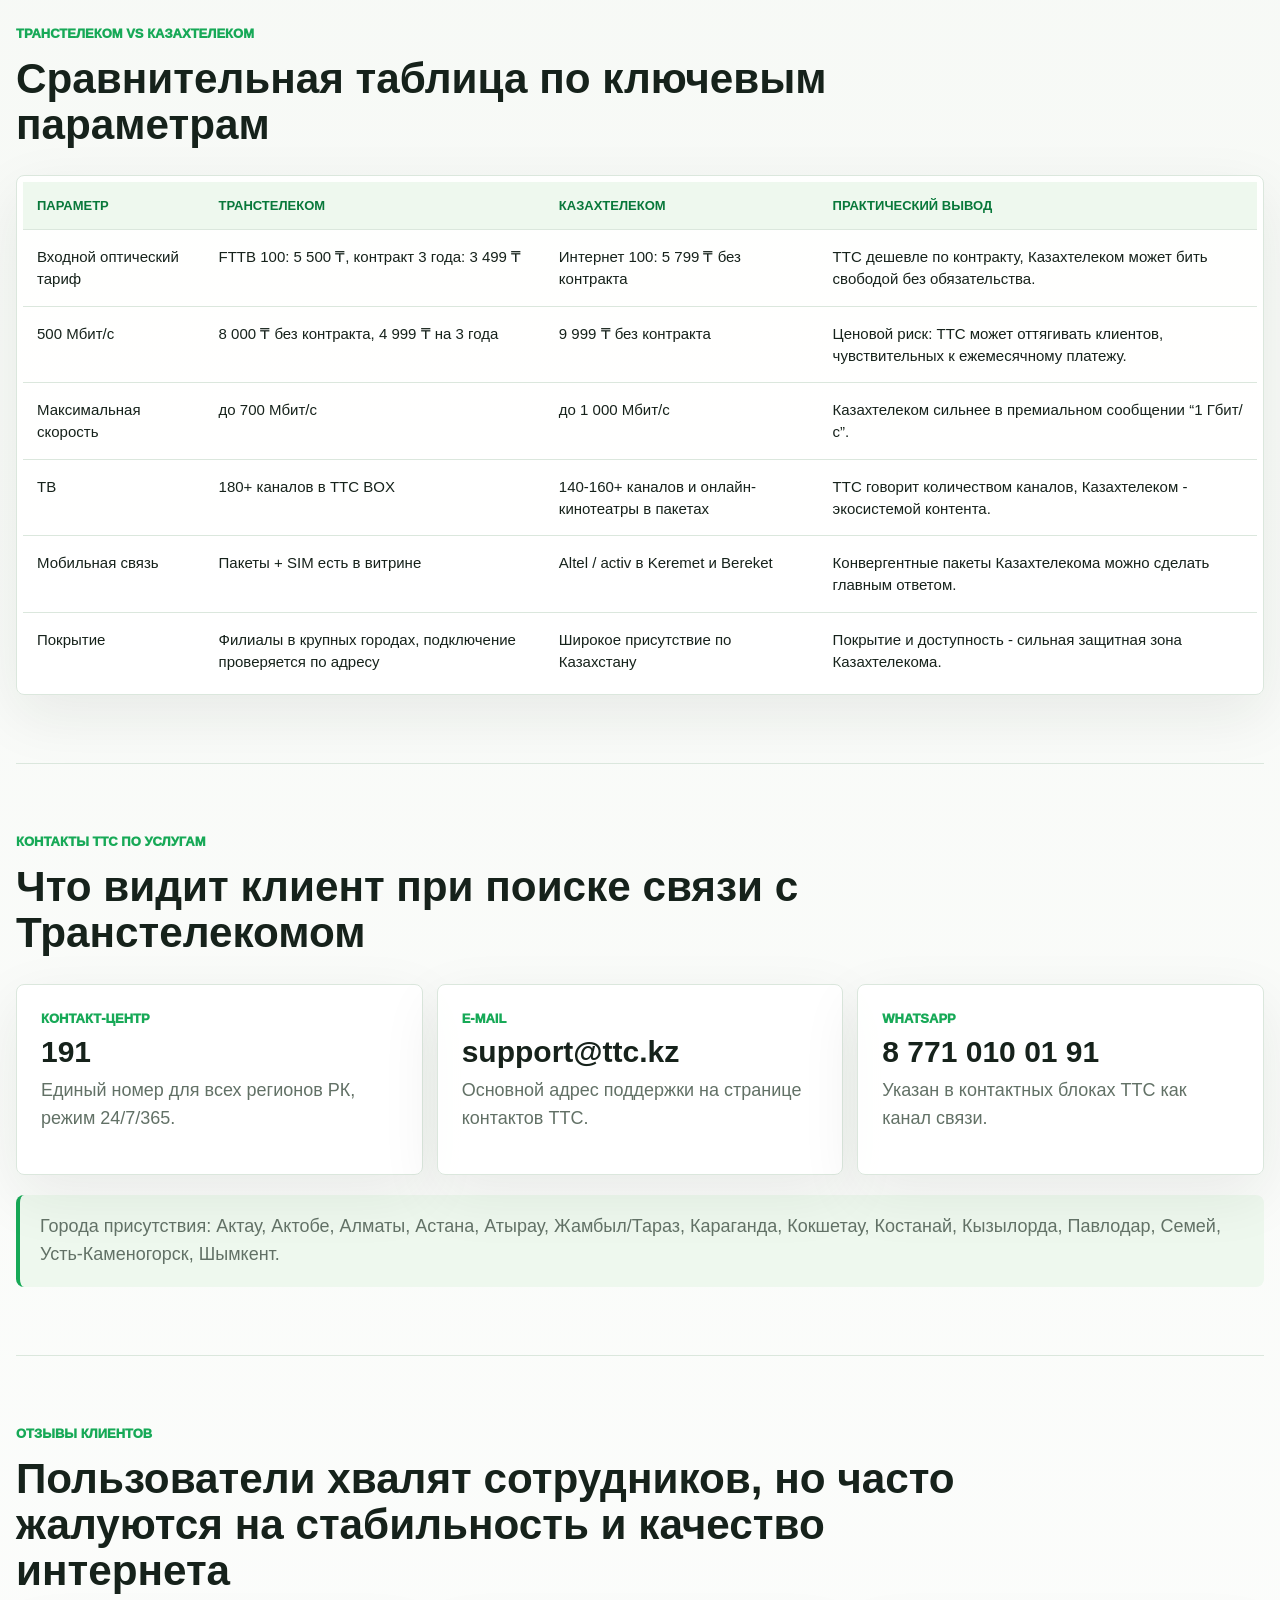
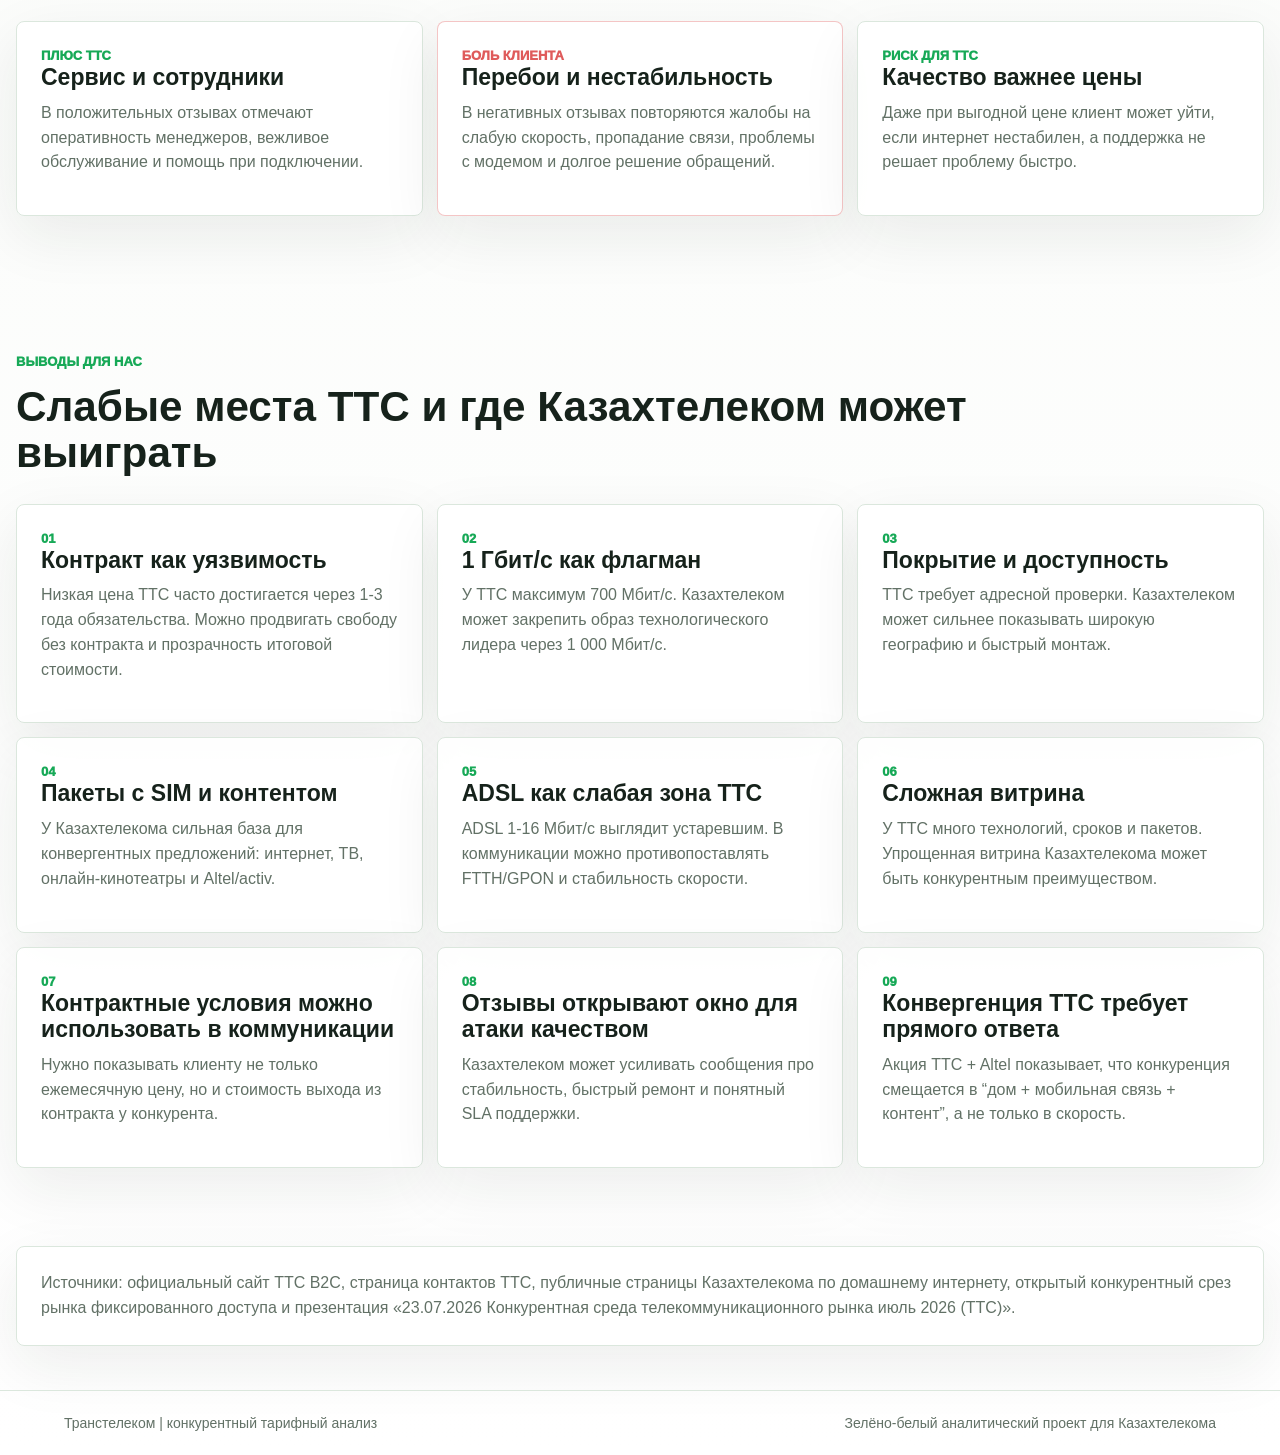
==== commit 4900be81: "Expand TTC analysis with presentation insights" ====
--- a/ttc-competitive-analysis/index.html
+++ b/ttc-competitive-analysis/index.html
@@ -18,9 +18,13 @@
     </a>
     <nav class="nav" aria-label="Разделы">
       <a href="#tariffs">Тарифы TTC</a>
+      <a href="#tv">TV 180+</a>
+      <a href="#contract">Контракт</a>
+      <a href="#promo">Акции</a>
       <a href="#changes">Изменения</a>
       <a href="#compare">Сравнение</a>
       <a href="#contacts">Контакты</a>
+      <a href="#voice">Отзывы</a>
       <a href="#wins">Где выиграть</a>
     </nav>
   </header>
@@ -192,6 +196,99 @@
       </div>
     </section>
 
+    <section class="section tv-section" id="tv">
+      <div class="section__head">
+        <p class="eyebrow">TV 180+ как часть пакета</p>
+        <h2>TTC усиливает интернет-пакеты большой ТВ-витриной и языковыми версиями</h2>
+      </div>
+      <div class="tv-layout">
+        <div class="channel-rank">
+          <article><span>35</span><p>Познавательные</p></article>
+          <article><span>23</span><p>Фильмы</p></article>
+          <article><span>19</span><p>Российские и зарубежные</p></article>
+          <article><span>19</span><p>Региональные</p></article>
+          <article><span>17</span><p>Спортивные</p></article>
+          <article><span>15</span><p>Сериалы</p></article>
+          <article><span>14</span><p>Казахстанские</p></article>
+          <article><span>12</span><p>Детские / новостные</p></article>
+        </div>
+        <aside class="language-card">
+          <span>Нишевой охват</span>
+          <h3>Языковые версии</h3>
+          <dl>
+            <div><dt>Английский</dt><dd>11 каналов</dd></div>
+            <div><dt>Казахский</dt><dd>2 канала</dd></div>
+            <div><dt>Корейский</dt><dd>1 канал</dd></div>
+            <div><dt>Религия</dt><dd>1 канал</dd></div>
+          </dl>
+          <p>Для TTC TV 180+ работает как аргумент наполнения пакета, особенно в предложениях TTC BOX 2в1 и 3в1.</p>
+        </aside>
+      </div>
+    </section>
+
+    <section class="section contract-section" id="contract">
+      <div class="section__head">
+        <p class="eyebrow">Условия контракта</p>
+        <h2>Низкая цена TTC сопровождается обязательством вернуть скидку при досрочном расторжении</h2>
+      </div>
+      <div class="contract-grid">
+        <article>
+          <span>01</span>
+          <h3>Чем длиннее срок, тем ниже цена</h3>
+          <p>Абонент получает скидку на услуги согласно выбранному сроку договора: 1, 2 или 3 года.</p>
+        </article>
+        <article>
+          <span>02</span>
+          <h3>Оборудование оплачивается отдельно</h3>
+          <p>В абонентскую плату не включена стоимость аренды оборудования, что может увеличивать фактический чек.</p>
+        </article>
+        <article>
+          <span>03</span>
+          <h3>Скидку нужно возместить</h3>
+          <p>При досрочном расторжении абонент возвращает сумму предоставленной скидки за фактически использованный период.</p>
+        </article>
+        <article>
+          <span>Пример</span>
+          <h3>Контракт 3 года</h3>
+          <p>Если скидка составляет 300 ₸/мес и клиент пользовался услугой 3 месяца, сумма возмещения составит 900 ₸.</p>
+        </article>
+      </div>
+    </section>
+
+    <section class="section promo-section" id="promo">
+      <div class="section__head">
+        <p class="eyebrow">Акции и конвергенция</p>
+        <h2>TTC расширяет продуктовую линейку через Altel, онлайн-кинотеатры и digital-продвижение</h2>
+      </div>
+      <div class="promo-grid">
+        <article class="promo-card">
+          <span>Вместе выгоднее</span>
+          <h3>Интернет 500 Мбит/с + мобильная связь + TV</h3>
+          <p>Скидка 50% на первые 3 месяца. Предложение в презентации отмечено для Астаны, Алматы, Шымкента, Караганды, Костаная, Актау и Кокшетау.</p>
+          <div class="sim-row">
+            <strong>1 SIM: 4 500 ₸</strong>
+            <strong>2 SIM: 5 500 ₸</strong>
+            <strong>4 SIM: 7 000 ₸</strong>
+          </div>
+        </article>
+        <article class="promo-card">
+          <span>Контент</span>
+          <h3>5 онлайн-кинотеатров</h3>
+          <p>В пакетах с 2 и 4 SIM указаны 180 каналов и онлайн-кинотеатры: Qazaqsha, Wink, Premier, Megogo, Kazakhfilm.</p>
+        </article>
+        <article class="promo-card">
+          <span>Digital</span>
+          <h3>Instagram-продвижение</h3>
+          <p>TTC активно использует публикации и визуалы в соцсетях для продвижения пакетных предложений и партнерских проектов.</p>
+        </article>
+        <article class="promo-card">
+          <span>Стратегический сигнал</span>
+          <h3>Starlink / SpaceX</h3>
+          <p>В презентации отмечено партнерство TTC со SpaceX по проектам Starlink, что усиливает образ оператора как технологического B2B/B2G-игрока.</p>
+        </article>
+      </div>
+    </section>
+
     <section class="section" id="changes">
       <div class="section__head">
         <p class="eyebrow">История изменений</p>
@@ -317,6 +414,30 @@
       </p>
     </section>
 
+    <section class="section voice-section" id="voice">
+      <div class="section__head">
+        <p class="eyebrow">Отзывы клиентов</p>
+        <h2>Пользователи хвалят сотрудников, но часто жалуются на стабильность и качество интернета</h2>
+      </div>
+      <div class="voice-grid">
+        <article>
+          <span>Плюс TTC</span>
+          <h3>Сервис и сотрудники</h3>
+          <p>В положительных отзывах отмечают оперативность менеджеров, вежливое обслуживание и помощь при подключении.</p>
+        </article>
+        <article>
+          <span>Боль клиента</span>
+          <h3>Перебои и нестабильность</h3>
+          <p>В негативных отзывах повторяются жалобы на слабую скорость, пропадание связи, проблемы с модемом и долгое решение обращений.</p>
+        </article>
+        <article>
+          <span>Риск для TTC</span>
+          <h3>Качество важнее цены</h3>
+          <p>Даже при выгодной цене клиент может уйти, если интернет нестабилен, а поддержка не решает проблему быстро.</p>
+        </article>
+      </div>
+    </section>
+
     <section class="section wins-section" id="wins">
       <div class="section__head">
         <p class="eyebrow">Выводы для нас</p>
@@ -353,13 +474,29 @@
           <h3>Сложная витрина</h3>
           <p>У TTC много технологий, сроков и пакетов. Упрощенная витрина Казахтелекома может быть конкурентным преимуществом.</p>
         </article>
+        <article>
+          <span>07</span>
+          <h3>Контрактные условия можно использовать в коммуникации</h3>
+          <p>Нужно показывать клиенту не только ежемесячную цену, но и стоимость выхода из контракта у конкурента.</p>
+        </article>
+        <article>
+          <span>08</span>
+          <h3>Отзывы открывают окно для атаки качеством</h3>
+          <p>Казахтелеком может усиливать сообщения про стабильность, быстрый ремонт и понятный SLA поддержки.</p>
+        </article>
+        <article>
+          <span>09</span>
+          <h3>Конвергенция TTC требует прямого ответа</h3>
+          <p>Акция TTC + Altel показывает, что конкуренция смещается в “дом + мобильная связь + контент”, а не только в скорость.</p>
+        </article>
       </div>
     </section>
 
     <section class="source-note">
       <p>
         Источники: официальный сайт TTC B2C, страница контактов TTC, публичные страницы Казахтелекома
-        по домашнему интернету и открытый конкурентный срез рынка фиксированного доступа.
+        по домашнему интернету, открытый конкурентный срез рынка фиксированного доступа и презентация
+        «23.07.2026 Конкурентная среда телекоммуникационного рынка июль 2026 (TTC)».
       </p>
     </section>
   </main>
--- a/ttc-competitive-analysis/style.css
+++ b/ttc-competitive-analysis/style.css
@@ -120,10 +120,15 @@
 .hero-tariffs,
 .quick-insights article,
 .tariff-card,
+.channel-rank article,
+.language-card,
+.contract-grid article,
+.promo-card,
 .change-chart,
 .timeline article,
 .table-wrap,
 .contact-grid article,
+.voice-grid article,
 .wins-grid article,
 .source-note {
   border: 1px solid var(--line);
@@ -280,14 +285,22 @@
 
 .quick-insights article,
 .tariff-card,
+.channel-rank article,
+.language-card,
+.contract-grid article,
+.promo-card,
 .timeline article,
 .contact-grid article,
+.voice-grid article,
 .wins-grid article,
 .source-note {
   padding: 24px;
 }
 
 .quick-insights span,
+.contract-grid span,
+.promo-card span,
+.voice-grid span,
 .wins-grid span {
   color: var(--green);
   font-size: 13px;
@@ -304,6 +317,10 @@
 .quick-insights p,
 .tariff-card p,
 .tariff-card li,
+.language-card p,
+.contract-grid p,
+.promo-card p,
+.voice-grid p,
 .wins-grid p,
 .source-note p {
   font-size: 16px;
@@ -377,6 +394,127 @@
   display: none;
 }
 
+.tv-layout {
+  display: grid;
+  grid-template-columns: minmax(0, 1fr) 380px;
+  gap: 18px;
+}
+
+.channel-rank {
+  display: grid;
+  grid-template-columns: repeat(4, minmax(0, 1fr));
+  gap: 14px;
+}
+
+.channel-rank article {
+  min-height: 140px;
+}
+
+.channel-rank span {
+  display: block;
+  color: var(--green);
+  font-size: 48px;
+  font-weight: 950;
+  line-height: 1;
+}
+
+.channel-rank p {
+  margin: 12px 0 0;
+  color: var(--ink);
+  font-weight: 850;
+}
+
+.language-card {
+  display: flex;
+  flex-direction: column;
+}
+
+.language-card span,
+.package-label {
+  color: var(--green);
+  font-size: 13px;
+  font-weight: 950;
+  text-transform: uppercase;
+}
+
+.language-card dl {
+  display: grid;
+  gap: 12px;
+  margin: 18px 0;
+}
+
+.language-card dl div {
+  display: flex;
+  justify-content: space-between;
+  gap: 14px;
+  border-bottom: 1px solid var(--line);
+  padding-bottom: 10px;
+}
+
+.language-card dt,
+.language-card dd {
+  margin: 0;
+}
+
+.language-card dd {
+  color: var(--green-dark);
+  font-weight: 950;
+}
+
+.contract-grid,
+.promo-grid,
+.voice-grid {
+  display: grid;
+  gap: 14px;
+}
+
+.contract-grid {
+  grid-template-columns: repeat(4, minmax(0, 1fr));
+}
+
+.contract-grid article:last-child {
+  background: linear-gradient(135deg, var(--soft), #fff);
+}
+
+.promo-grid {
+  grid-template-columns: 1.4fr repeat(3, minmax(0, 1fr));
+}
+
+.promo-card {
+  min-height: 260px;
+}
+
+.promo-card:first-child {
+  background: linear-gradient(135deg, #f3fbf2, #fff);
+}
+
+.sim-row {
+  display: grid;
+  gap: 8px;
+  margin-top: 18px;
+}
+
+.sim-row strong {
+  display: block;
+  border-radius: 8px;
+  background: var(--ink);
+  color: #fff;
+  padding: 10px 12px;
+  font-size: 15px;
+}
+
+.voice-grid {
+  grid-template-columns: repeat(3, minmax(0, 1fr));
+}
+
+.voice-grid article:nth-child(2) {
+  border-color: rgba(223, 91, 91, 0.35);
+}
+
+.voice-grid article:nth-child(2) span {
+  color: var(--red);
+}
+
 .change-layout {
   display: grid;
   grid-template-columns: minmax(0, 0.9fr) minmax(420px, 1.1fr);
@@ -514,8 +652,15 @@
 
 @media (max-width: 1120px) {
   .tariff-grid,
+  .channel-rank,
+  .contract-grid,
+  .promo-grid,
   .wins-grid {
     grid-template-columns: repeat(2, minmax(0, 1fr));
+  }
+
+  .tv-layout {
+    grid-template-columns: 1fr;
   }
 }
 
@@ -542,7 +687,8 @@
 
   .quick-insights,
   .timeline,
-  .contact-grid {
+  .contact-grid,
+  .voice-grid {
     grid-template-columns: 1fr;
   }
 
@@ -574,6 +720,9 @@
   }
 
   .tariff-grid,
+  .channel-rank,
+  .contract-grid,
+  .promo-grid,
   .wins-grid {
     grid-template-columns: 1fr;
   }
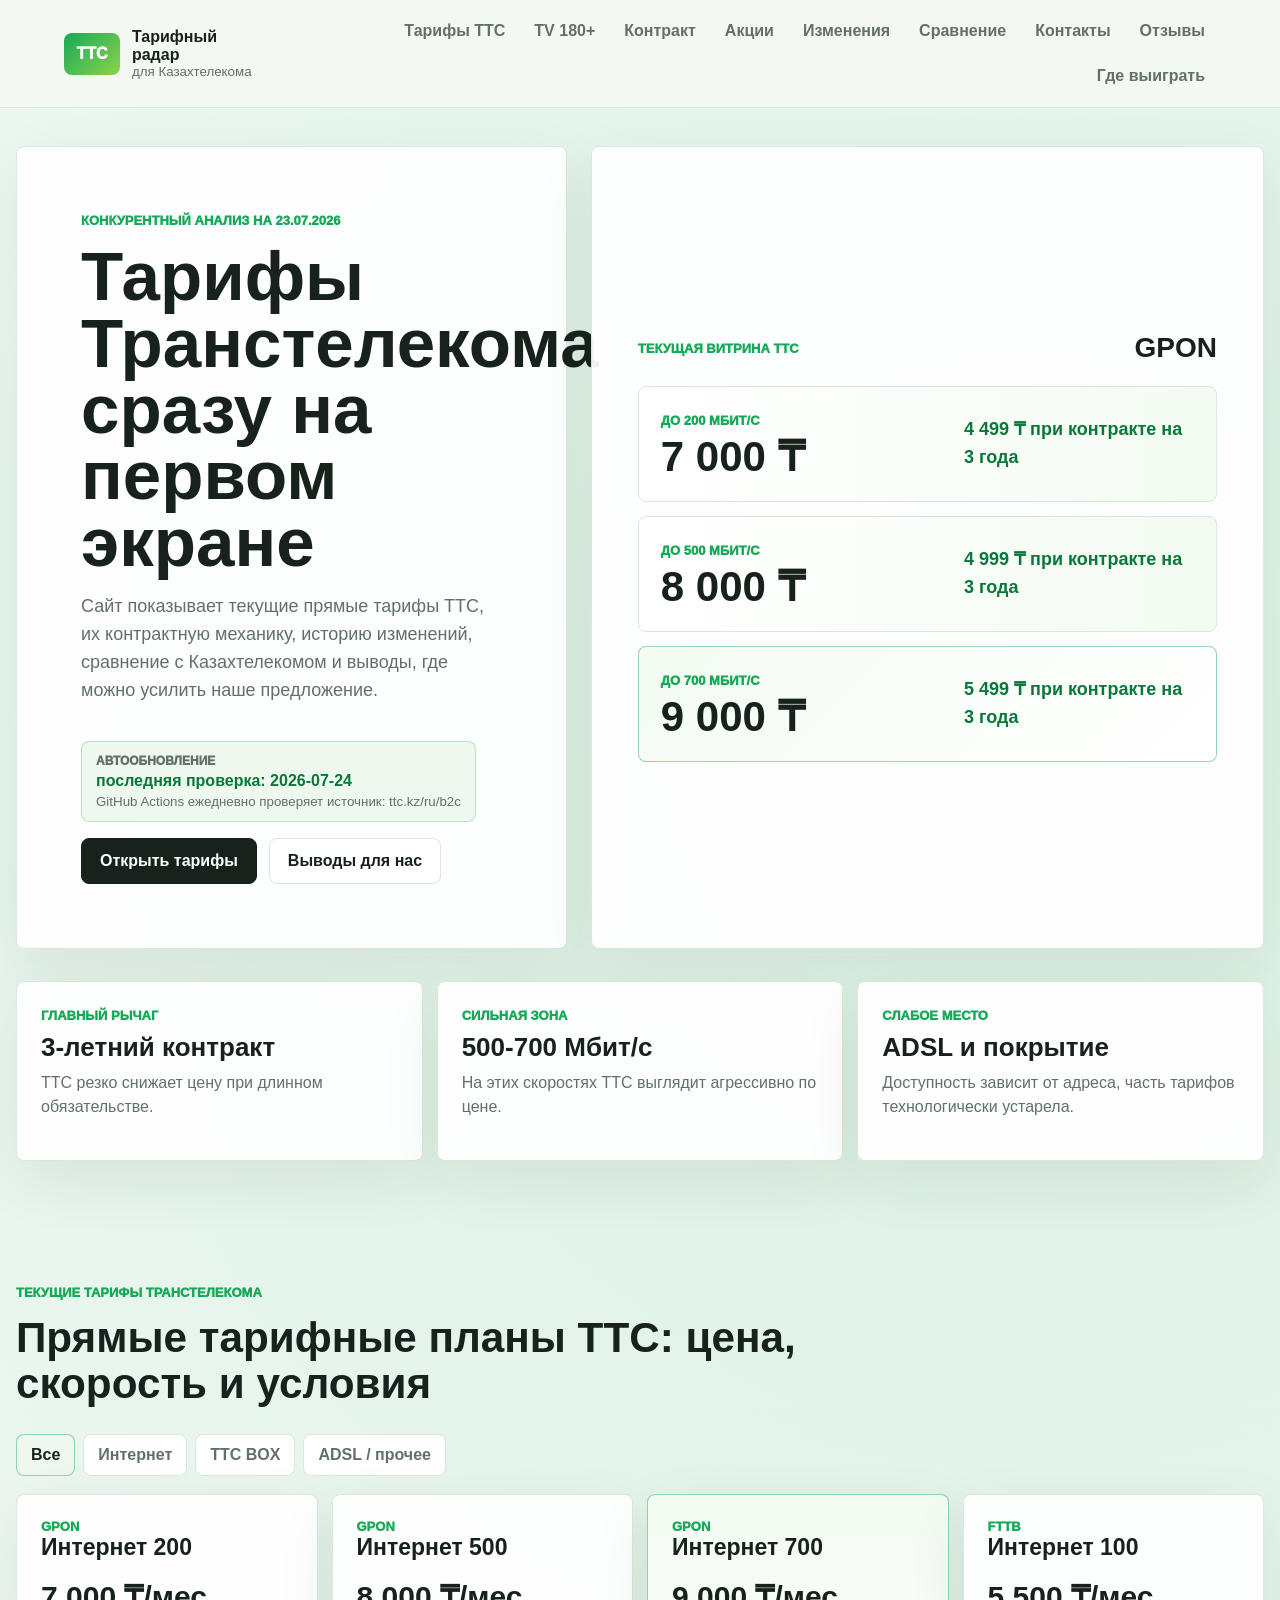
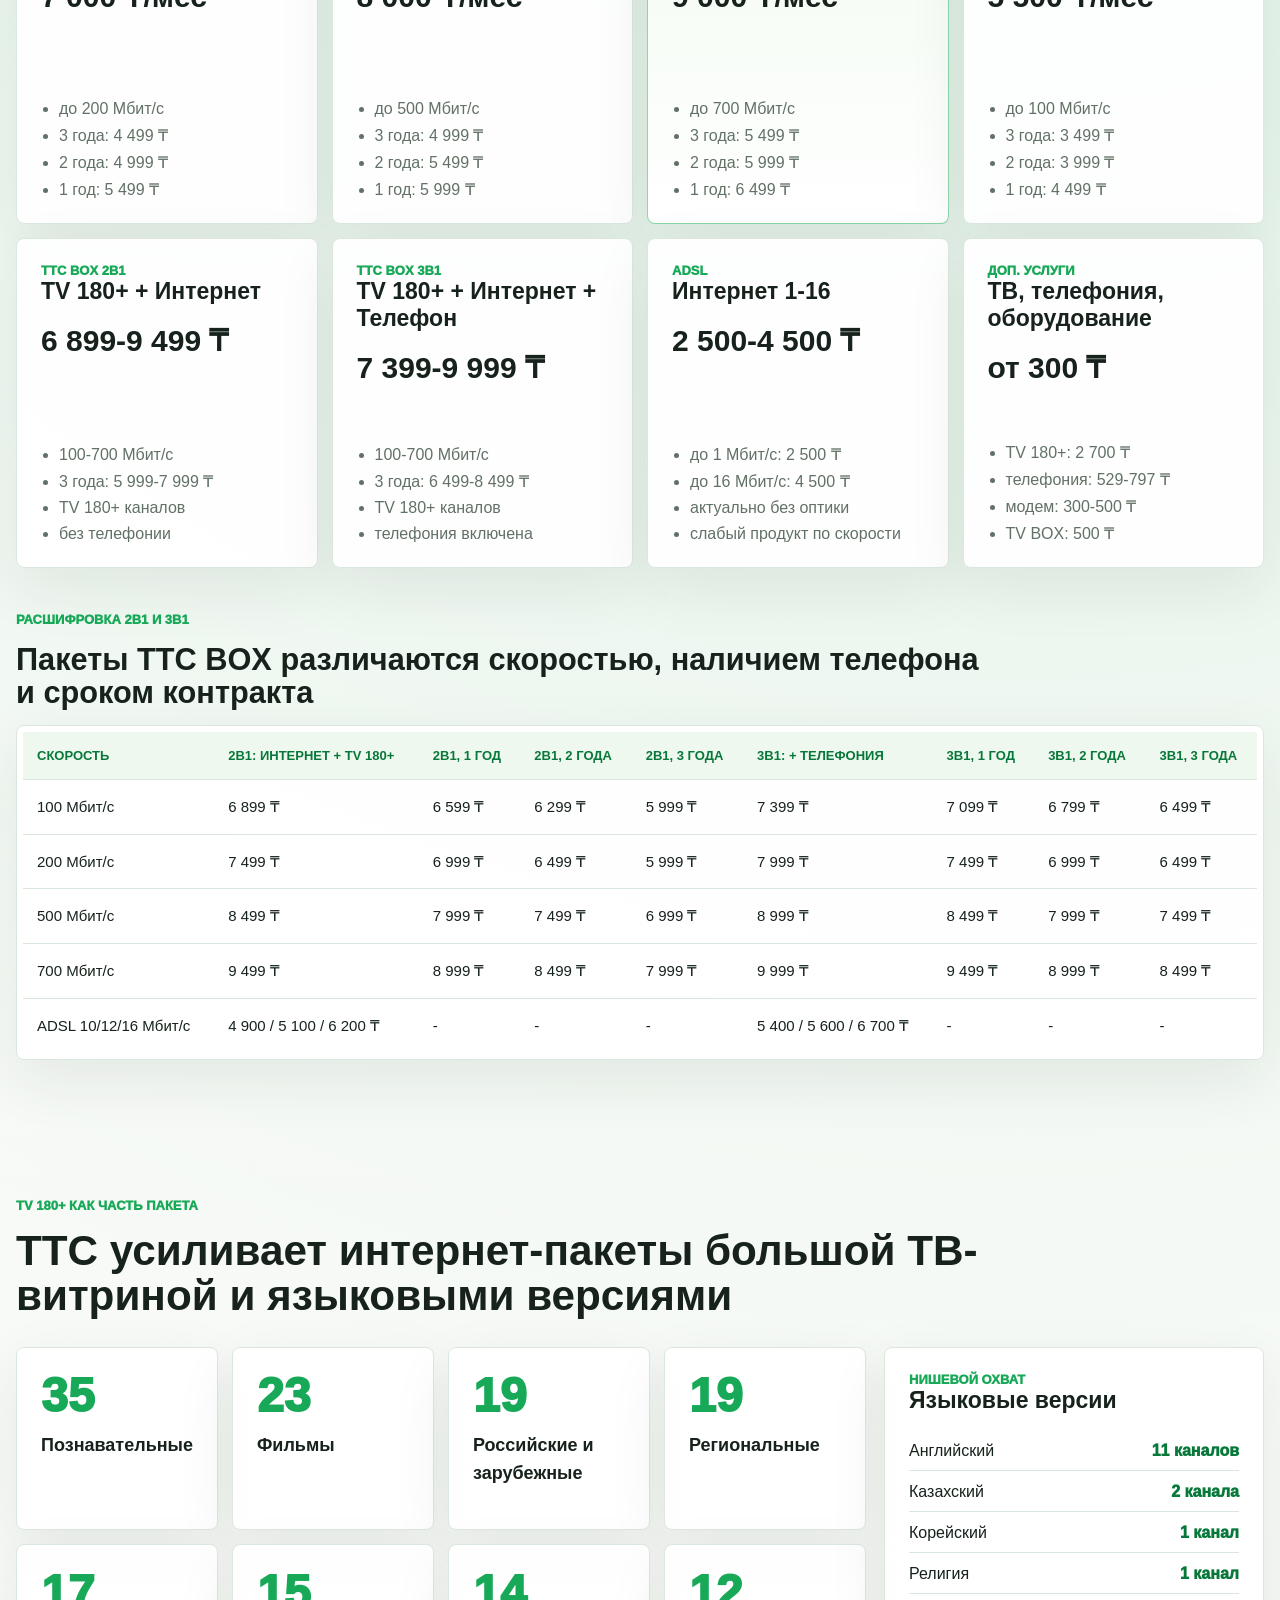
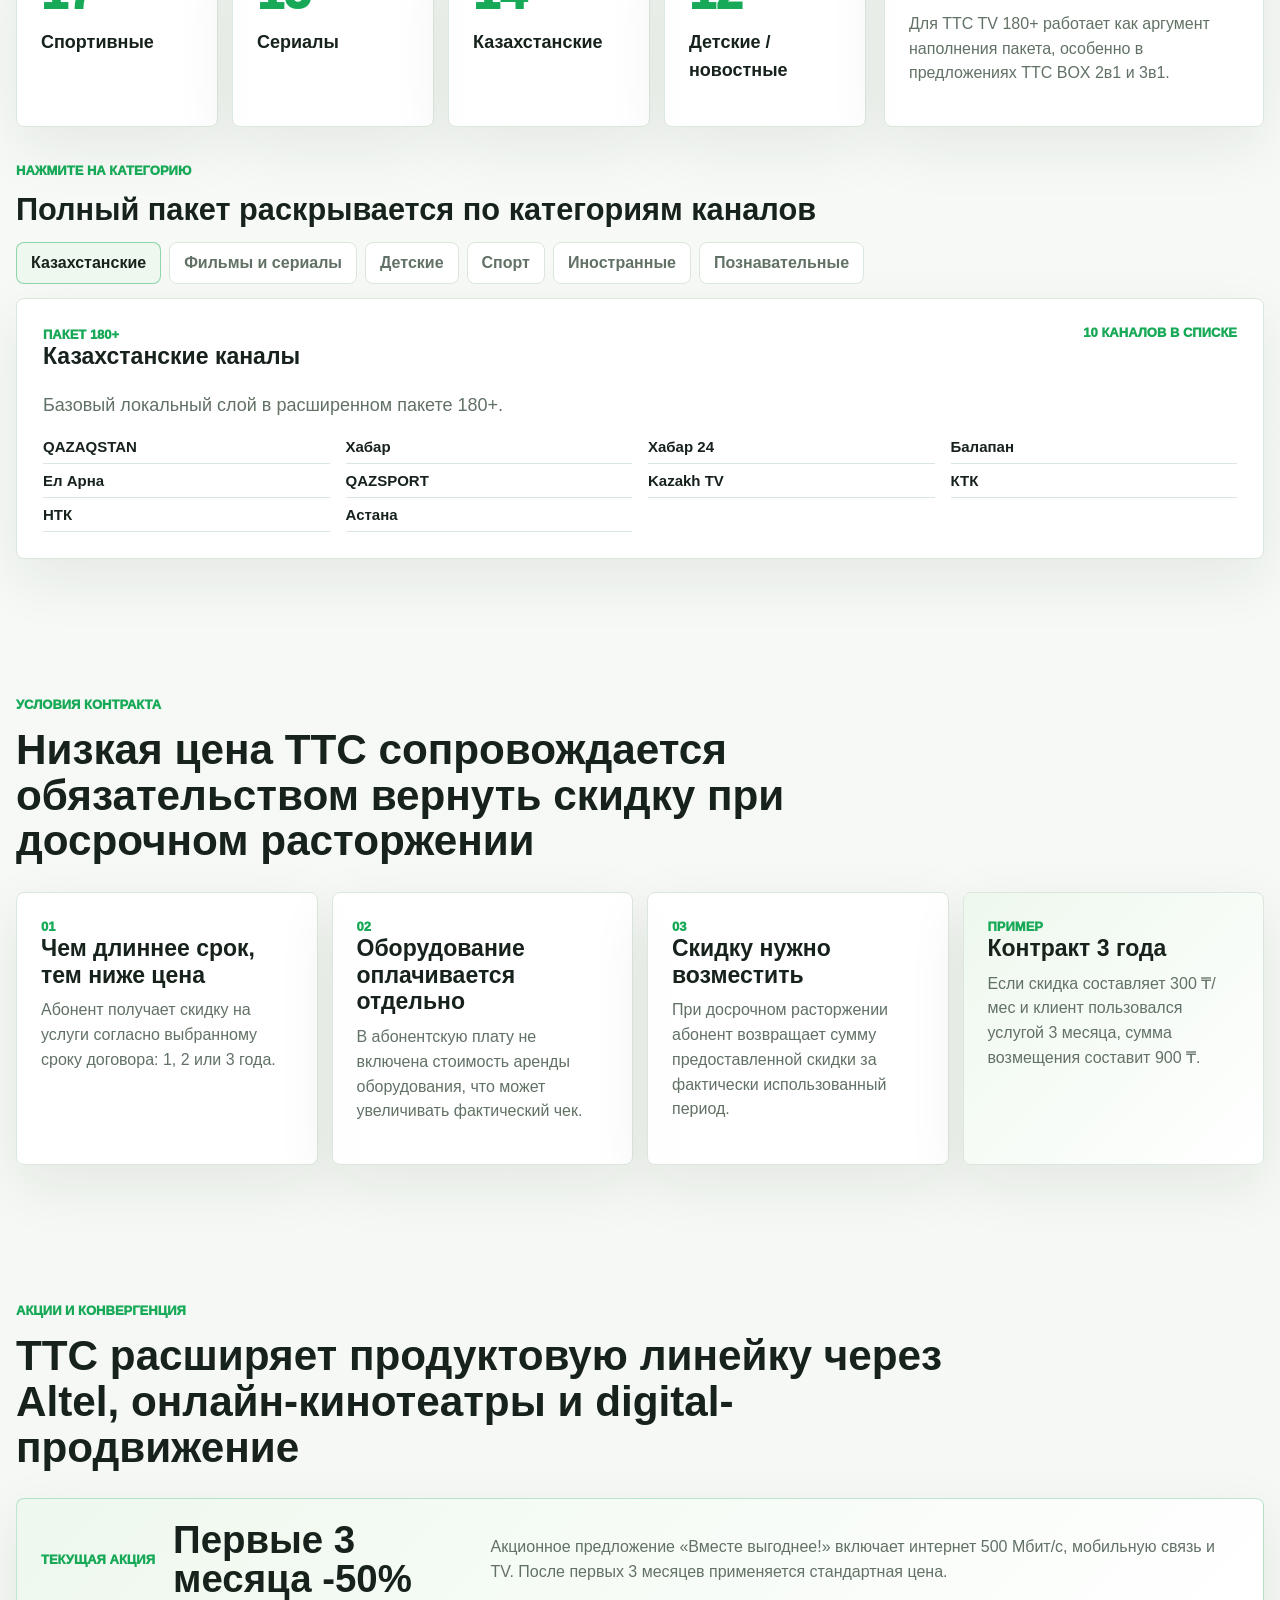
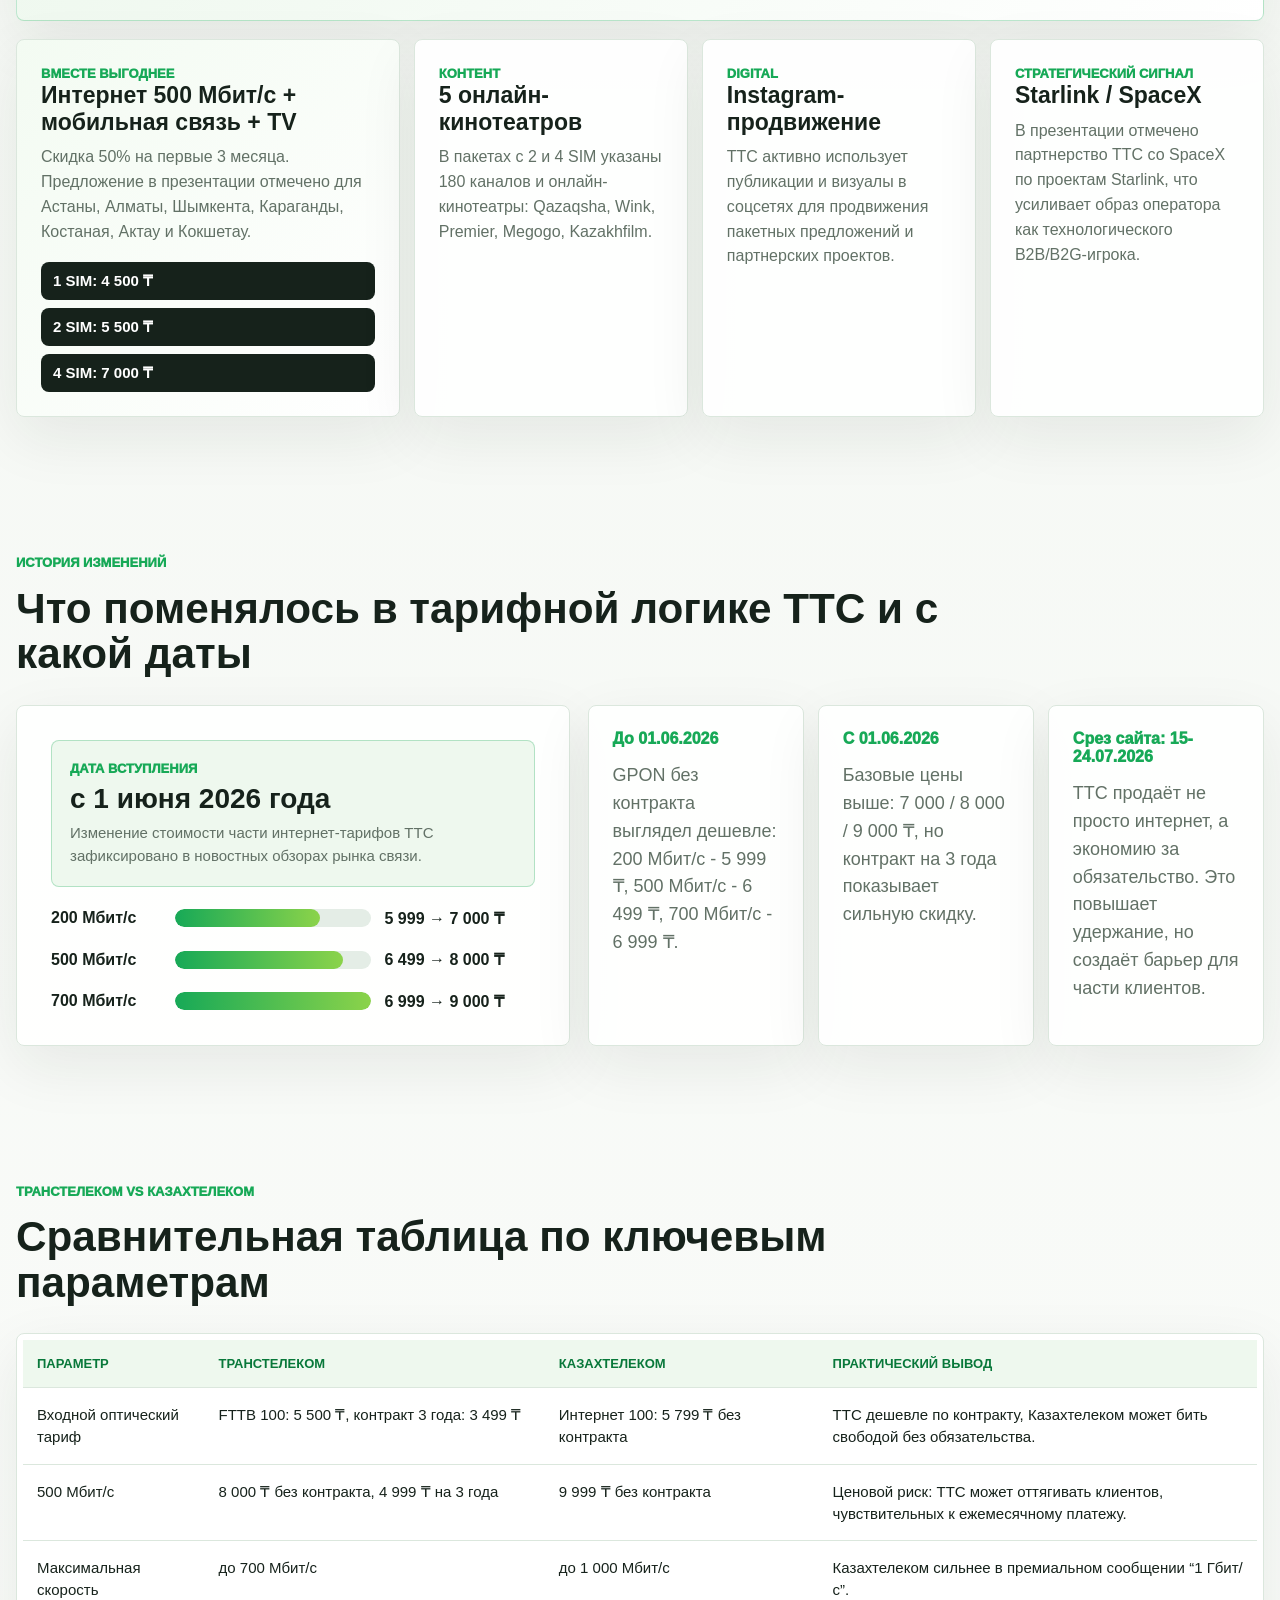
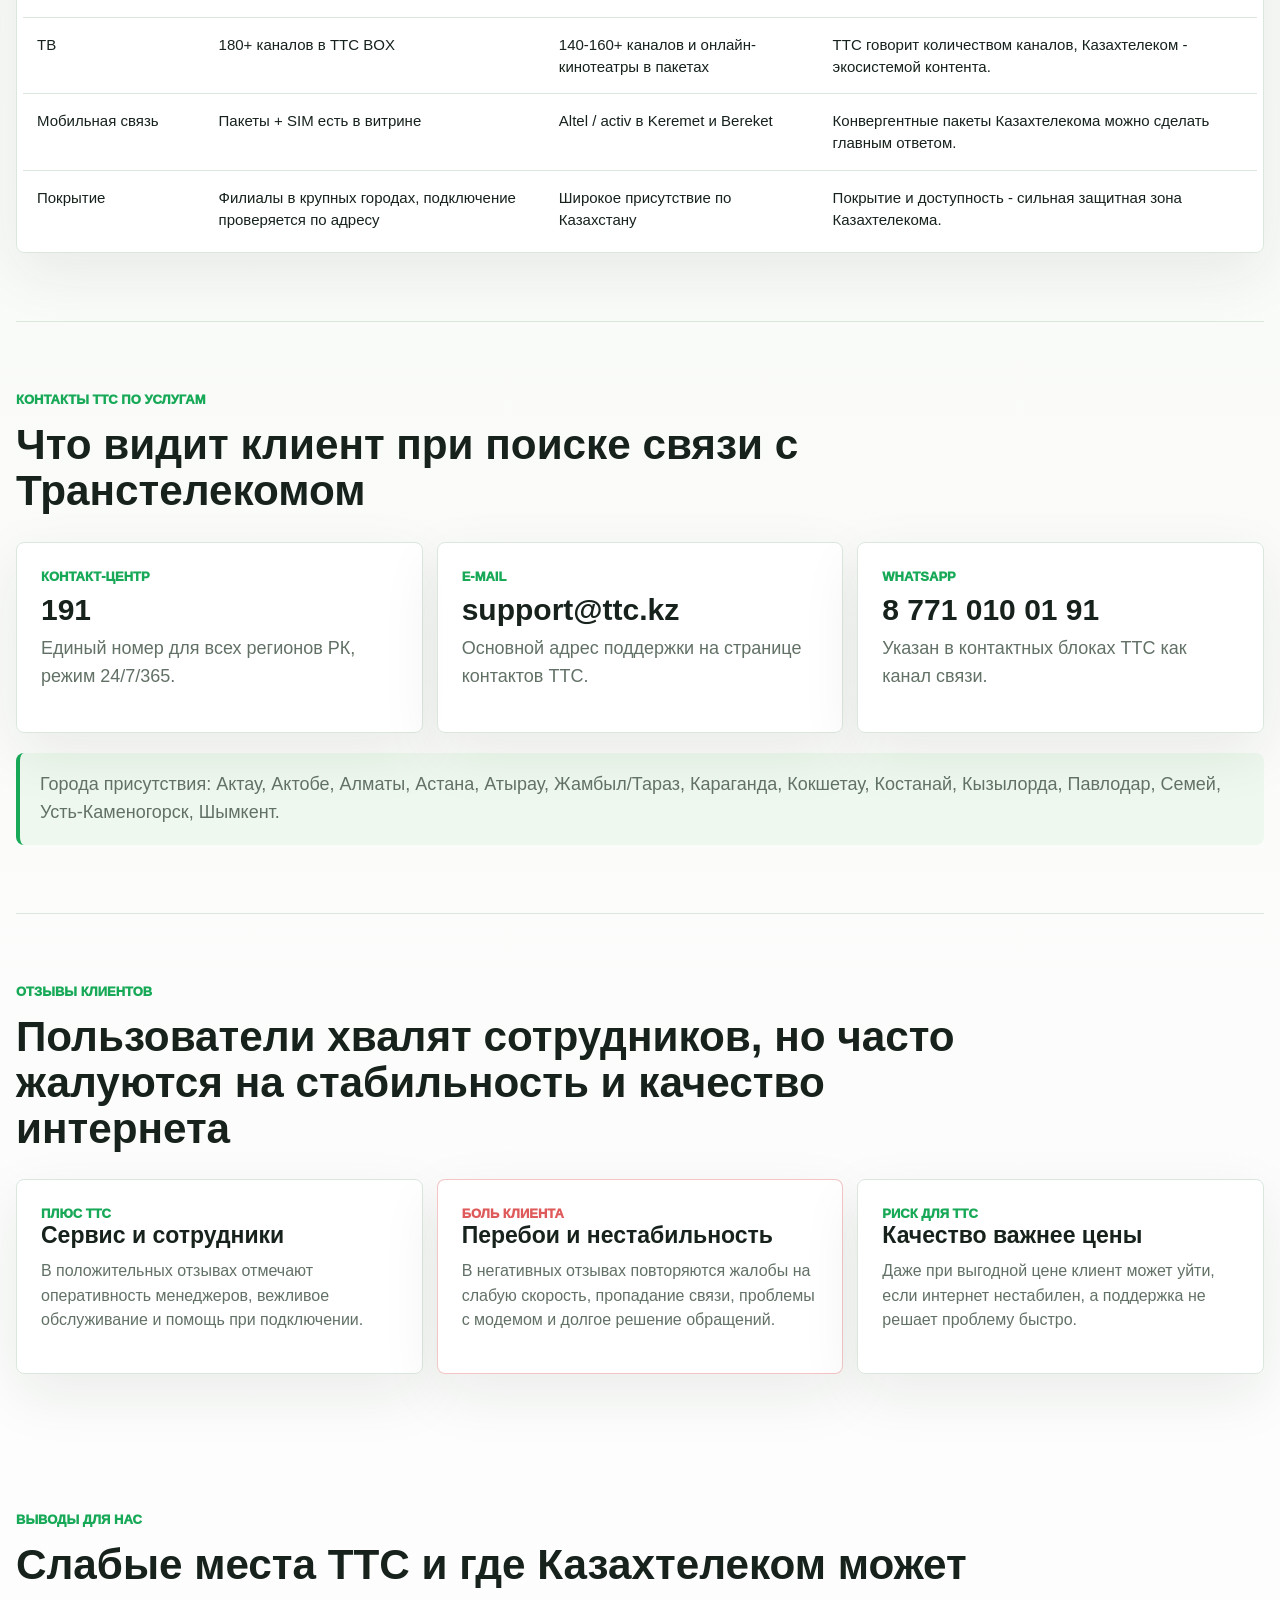
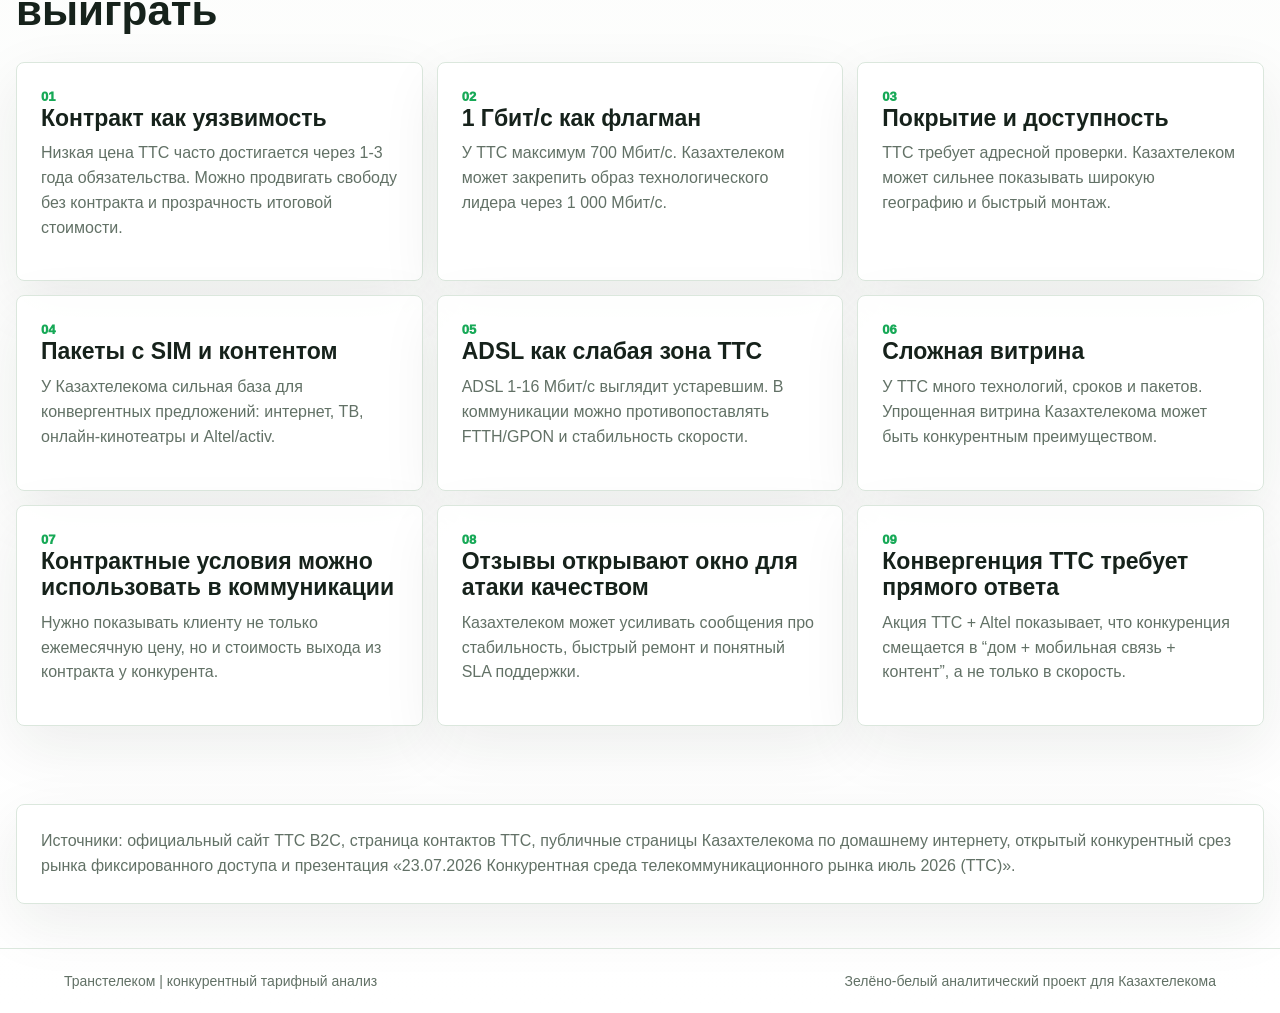
==== commit b2f716ed: "Add TTC tariff auto-update and interactive channels" ====
--- a/ttc-competitive-analysis/index.html
+++ b/ttc-competitive-analysis/index.html
@@ -38,6 +38,11 @@
           Сайт показывает текущие прямые тарифы TTC, их контрактную механику, историю
           изменений, сравнение с Казахтелекомом и выводы, где можно усилить наше предложение.
         </p>
+        <div class="auto-status" id="autoStatus">
+          <span>Автообновление</span>
+          <strong>данные проверяются ежедневно</strong>
+          <small>Источник: ttc.kz/ru/b2c</small>
+        </div>
         <div class="hero__actions">
           <a class="btn btn--dark" href="#tariffs">Открыть тарифы</a>
           <a class="btn btn--light" href="#wins">Выводы для нас</a>
@@ -194,6 +199,87 @@
           </ul>
         </article>
       </div>
+
+      <div class="combo-breakdown" aria-label="Расшифровка тарифов 2в1 и 3в1">
+        <div class="section__head mini">
+          <p class="eyebrow">Расшифровка 2в1 и 3в1</p>
+          <h2>Пакеты TTC BOX различаются скоростью, наличием телефона и сроком контракта</h2>
+        </div>
+        <div class="table-wrap">
+          <table>
+            <thead>
+              <tr>
+                <th>Скорость</th>
+                <th>2в1: интернет + TV 180+</th>
+                <th>2в1, 1 год</th>
+                <th>2в1, 2 года</th>
+                <th>2в1, 3 года</th>
+                <th>3в1: + телефония</th>
+                <th>3в1, 1 год</th>
+                <th>3в1, 2 года</th>
+                <th>3в1, 3 года</th>
+              </tr>
+            </thead>
+            <tbody>
+              <tr>
+                <td>100 Мбит/с</td>
+                <td>6 899 ₸</td>
+                <td>6 599 ₸</td>
+                <td>6 299 ₸</td>
+                <td>5 999 ₸</td>
+                <td>7 399 ₸</td>
+                <td>7 099 ₸</td>
+                <td>6 799 ₸</td>
+                <td>6 499 ₸</td>
+              </tr>
+              <tr>
+                <td>200 Мбит/с</td>
+                <td>7 499 ₸</td>
+                <td>6 999 ₸</td>
+                <td>6 499 ₸</td>
+                <td>5 999 ₸</td>
+                <td>7 999 ₸</td>
+                <td>7 499 ₸</td>
+                <td>6 999 ₸</td>
+                <td>6 499 ₸</td>
+              </tr>
+              <tr>
+                <td>500 Мбит/с</td>
+                <td>8 499 ₸</td>
+                <td>7 999 ₸</td>
+                <td>7 499 ₸</td>
+                <td>6 999 ₸</td>
+                <td>8 999 ₸</td>
+                <td>8 499 ₸</td>
+                <td>7 999 ₸</td>
+                <td>7 499 ₸</td>
+              </tr>
+              <tr>
+                <td>700 Мбит/с</td>
+                <td>9 499 ₸</td>
+                <td>8 999 ₸</td>
+                <td>8 499 ₸</td>
+                <td>7 999 ₸</td>
+                <td>9 999 ₸</td>
+                <td>9 499 ₸</td>
+                <td>8 999 ₸</td>
+                <td>8 499 ₸</td>
+              </tr>
+              <tr>
+                <td>ADSL 10/12/16 Мбит/с</td>
+                <td>4 900 / 5 100 / 6 200 ₸</td>
+                <td>-</td>
+                <td>-</td>
+                <td>-</td>
+                <td>5 400 / 5 600 / 6 700 ₸</td>
+                <td>-</td>
+                <td>-</td>
+                <td>-</td>
+              </tr>
+            </tbody>
+          </table>
+        </div>
+      </div>
     </section>
 
     <section class="section tv-section" id="tv">
@@ -224,6 +310,21 @@
           <p>Для TTC TV 180+ работает как аргумент наполнения пакета, особенно в предложениях TTC BOX 2в1 и 3в1.</p>
         </aside>
       </div>
+      <div class="channel-browser" aria-label="Интерактивный список телеканалов">
+        <div class="section__head mini">
+          <p class="eyebrow">Нажмите на категорию</p>
+          <h2>Полный пакет раскрывается по категориям каналов</h2>
+        </div>
+        <div class="channel-tabs" role="tablist" aria-label="Категории телеканалов">
+          <button class="channel-tab is-active" type="button" data-channel="kazakh">Казахстанские</button>
+          <button class="channel-tab" type="button" data-channel="movies">Фильмы и сериалы</button>
+          <button class="channel-tab" type="button" data-channel="kids">Детские</button>
+          <button class="channel-tab" type="button" data-channel="sport">Спорт</button>
+          <button class="channel-tab" type="button" data-channel="english">Иностранные</button>
+          <button class="channel-tab" type="button" data-channel="cognitive">Познавательные</button>
+        </div>
+        <article class="channel-panel" id="channelPanel" aria-live="polite"></article>
+      </div>
     </section>
 
     <section class="section contract-section" id="contract">
@@ -259,6 +360,11 @@
       <div class="section__head">
         <p class="eyebrow">Акции и конвергенция</p>
         <h2>TTC расширяет продуктовую линейку через Altel, онлайн-кинотеатры и digital-продвижение</h2>
+      </div>
+      <div class="promo-banner">
+        <span>Текущая акция</span>
+        <strong>Первые 3 месяца -50%</strong>
+        <p>Акционное предложение «Вместе выгоднее!» включает интернет 500 Мбит/с, мобильную связь и TV. После первых 3 месяцев применяется стандартная цена.</p>
       </div>
       <div class="promo-grid">
         <article class="promo-card">
@@ -292,10 +398,15 @@
     <section class="section" id="changes">
       <div class="section__head">
         <p class="eyebrow">История изменений</p>
-        <h2>Что поменялось в тарифной логике TTC</h2>
+        <h2>Что поменялось в тарифной логике TTC и с какой даты</h2>
       </div>
       <div class="change-layout">
         <div class="change-chart" aria-label="Сравнение базовой цены GPON">
+          <div class="effective-date">
+            <span>Дата вступления</span>
+            <strong>с 1 июня 2026 года</strong>
+            <p>Изменение стоимости части интернет-тарифов TTC зафиксировано в новостных обзорах рынка связи.</p>
+          </div>
           <div class="bar-row">
             <span>200 Мбит/с</span>
             <div><i style="width: 74%"></i></div>
@@ -314,15 +425,15 @@
         </div>
         <div class="timeline">
           <article>
-            <time>Предыдущий срез</time>
+            <time>До 01.06.2026</time>
             <p>GPON без контракта выглядел дешевле: 200 Мбит/с - 5 999 ₸, 500 Мбит/с - 6 499 ₸, 700 Мбит/с - 6 999 ₸.</p>
           </article>
           <article>
-            <time>Текущая витрина</time>
+            <time>С 01.06.2026</time>
             <p>Базовые цены выше: 7 000 / 8 000 / 9 000 ₸, но контракт на 3 года показывает сильную скидку.</p>
           </article>
           <article>
-            <time>Коммерческий вывод</time>
+            <time>Срез сайта: 15-24.07.2026</time>
             <p>TTC продаёт не просто интернет, а экономию за обязательство. Это повышает удержание, но создаёт барьер для части клиентов.</p>
           </article>
         </div>
--- a/ttc-competitive-analysis/style.css
+++ b/ttc-competitive-analysis/style.css
@@ -276,6 +276,32 @@
   font-weight: 850;
 }
 
+.auto-status {
+  display: grid;
+  gap: 4px;
+  width: fit-content;
+  margin: 18px 0 4px;
+  border: 1px solid rgba(23, 169, 87, 0.25);
+  border-radius: 8px;
+  background: var(--soft);
+  padding: 12px 14px;
+}
+
+.auto-status span,
+.auto-status small {
+  color: var(--muted);
+}
+
+.auto-status span {
+  font-size: 12px;
+  font-weight: 950;
+  text-transform: uppercase;
+}
+
+.auto-status strong {
+  color: var(--green-dark);
+}
+
 .quick-insights {
   display: grid;
   grid-template-columns: repeat(3, minmax(0, 1fr));
@@ -394,6 +420,18 @@
   display: none;
 }
 
+.combo-breakdown {
+  margin-top: 42px;
+}
+
+.section__head.mini {
+  margin-bottom: 16px;
+}
+
+.section__head.mini h2 {
+  font-size: clamp(24px, 2.4vw, 34px);
+}
+
 .tv-layout {
   display: grid;
   grid-template-columns: minmax(0, 1fr) 380px;
@@ -461,6 +499,76 @@
   font-weight: 950;
 }
 
+.channel-browser {
+  margin-top: 34px;
+}
+
+.channel-tabs {
+  display: flex;
+  flex-wrap: wrap;
+  gap: 8px;
+  margin-bottom: 14px;
+}
+
+.channel-tab {
+  min-height: 42px;
+  border: 1px solid var(--line);
+  border-radius: 8px;
+  background: #fff;
+  color: var(--muted);
+  padding: 0 14px;
+  font-weight: 900;
+  cursor: pointer;
+}
+
+.channel-tab:hover,
+.channel-tab.is-active {
+  border-color: rgba(23, 169, 87, 0.45);
+  background: var(--soft);
+  color: var(--ink);
+}
+
+.channel-panel {
+  border: 1px solid var(--line);
+  border-radius: 8px;
+  background: #fff;
+  box-shadow: var(--shadow);
+  padding: 26px;
+}
+
+.channel-panel__head {
+  display: flex;
+  align-items: flex-start;
+  justify-content: space-between;
+  gap: 18px;
+  margin-bottom: 12px;
+}
+
+.channel-panel__head span,
+.channel-panel__head strong {
+  color: var(--green);
+  font-size: 13px;
+  font-weight: 950;
+  text-transform: uppercase;
+}
+
+.channel-panel ul {
+  display: grid;
+  grid-template-columns: repeat(4, minmax(0, 1fr));
+  gap: 8px 16px;
+  margin: 18px 0 0;
+  padding: 0;
+  list-style: none;
+}
+
+.channel-panel li {
+  border-bottom: 1px solid var(--line);
+  padding-bottom: 8px;
+  color: var(--ink);
+  font-size: 15px;
+  font-weight: 750;
+}
+
 .contract-grid,
 .promo-grid,
 .voice-grid {
@@ -478,6 +586,36 @@
 
 .promo-grid {
   grid-template-columns: 1.4fr repeat(3, minmax(0, 1fr));
+}
+
+.promo-banner {
+  display: grid;
+  grid-template-columns: auto minmax(220px, 0.4fr) minmax(0, 1fr);
+  gap: 18px;
+  align-items: center;
+  margin-bottom: 18px;
+  border: 1px solid rgba(23, 169, 87, 0.28);
+  border-radius: 8px;
+  background: linear-gradient(135deg, var(--soft), #fff);
+  box-shadow: var(--shadow);
+  padding: 22px 24px;
+}
+
+.promo-banner span {
+  color: var(--green);
+  font-size: 13px;
+  font-weight: 950;
+  text-transform: uppercase;
+}
+
+.promo-banner strong {
+  font-size: clamp(28px, 3vw, 42px);
+  line-height: 1;
+}
+
+.promo-banner p {
+  margin-bottom: 0;
+  font-size: 16px;
 }
 
 .promo-card {
@@ -532,6 +670,31 @@
   grid-template-columns: 110px minmax(0, 1fr) 150px;
   gap: 14px;
   align-items: center;
+}
+
+.effective-date {
+  border: 1px solid rgba(23, 169, 87, 0.28);
+  border-radius: 8px;
+  background: var(--soft);
+  padding: 18px;
+}
+
+.effective-date span {
+  color: var(--green);
+  font-size: 13px;
+  font-weight: 950;
+  text-transform: uppercase;
+}
+
+.effective-date strong {
+  display: block;
+  margin: 6px 0;
+  font-size: 28px;
+}
+
+.effective-date p {
+  margin-bottom: 0;
+  font-size: 15px;
 }
 
 .bar-row span,
@@ -715,7 +878,8 @@
   }
 
   .hero-tariffs article,
-  .bar-row {
+  .bar-row,
+  .promo-banner {
     grid-template-columns: 1fr;
   }
 
@@ -723,6 +887,7 @@
   .channel-rank,
   .contract-grid,
   .promo-grid,
+  .channel-panel ul,
   .wins-grid {
     grid-template-columns: 1fr;
   }
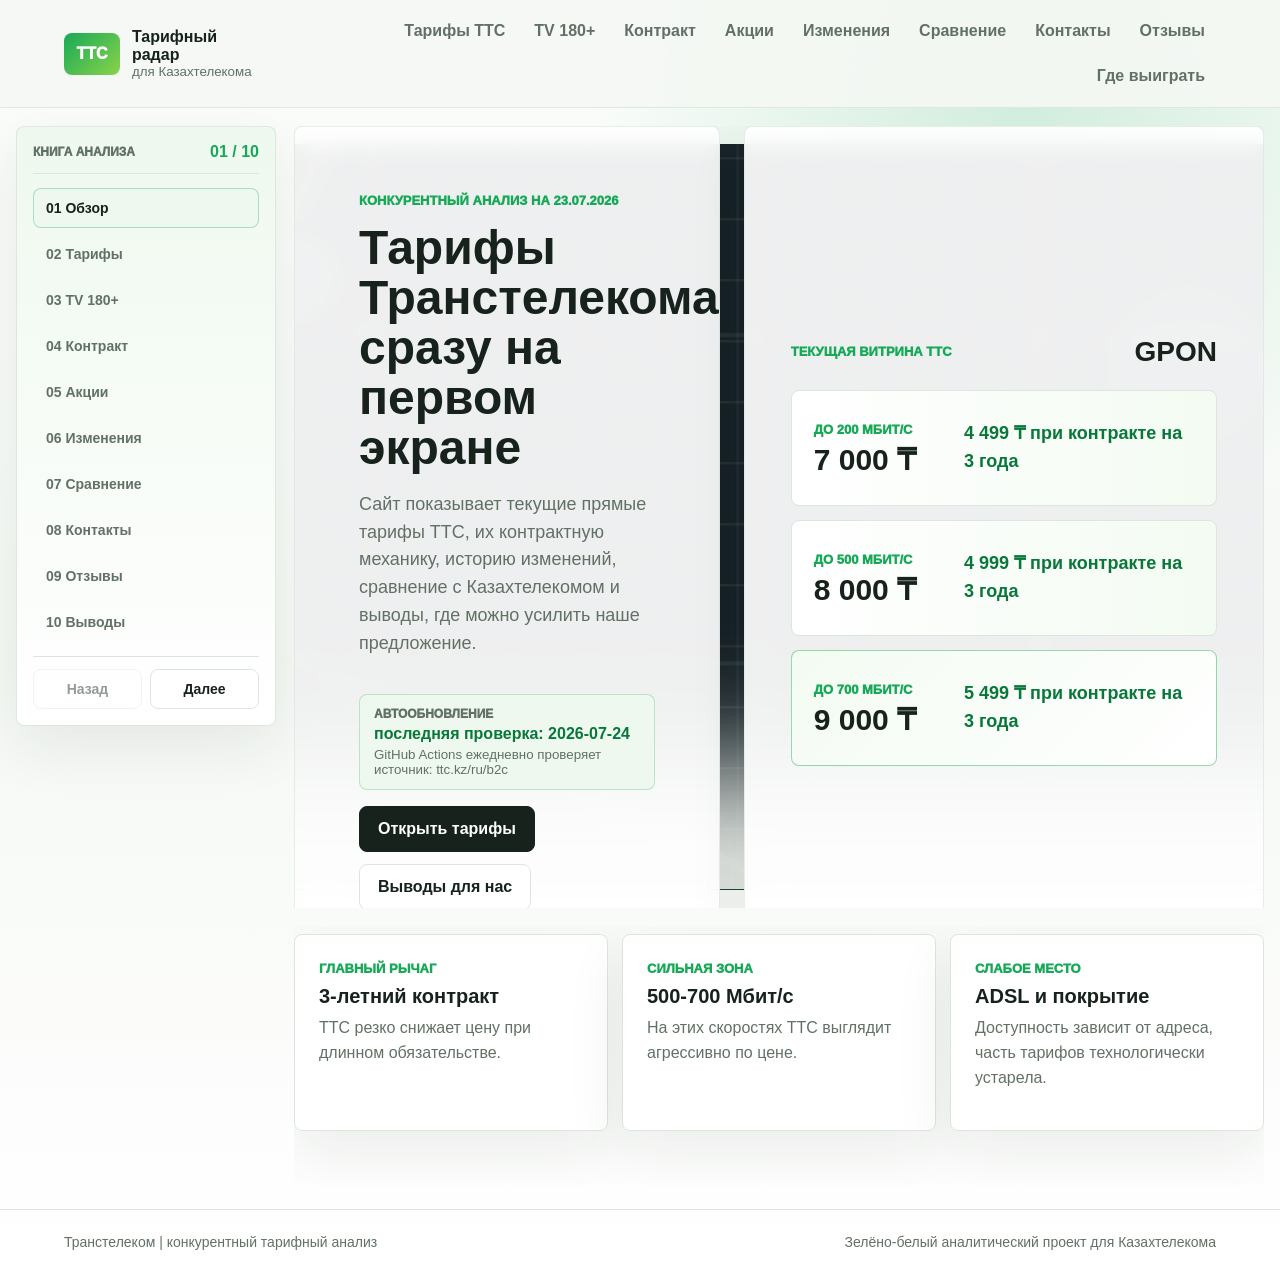
==== commit 8911d49f: "Convert TTC analysis to book-style pages" ====
--- a/ttc-competitive-analysis/index.html
+++ b/ttc-competitive-analysis/index.html
@@ -29,8 +29,31 @@
     </nav>
   </header>
 
-  <main id="top">
-    <section class="hero">
+  <main id="top" class="book-main">
+    <aside class="page-sidebar" aria-label="Страницы анализа">
+      <div class="page-sidebar__title">
+        <span>Книга анализа</span>
+        <strong id="pageCounter">01 / 10</strong>
+      </div>
+      <div class="page-list" role="tablist" aria-label="Навигация по страницам">
+        <button class="page-link is-active" type="button" data-page-target="overview">01 Обзор</button>
+        <button class="page-link" type="button" data-page-target="tariffs">02 Тарифы</button>
+        <button class="page-link" type="button" data-page-target="tv">03 TV 180+</button>
+        <button class="page-link" type="button" data-page-target="contract">04 Контракт</button>
+        <button class="page-link" type="button" data-page-target="promo">05 Акции</button>
+        <button class="page-link" type="button" data-page-target="changes">06 Изменения</button>
+        <button class="page-link" type="button" data-page-target="compare">07 Сравнение</button>
+        <button class="page-link" type="button" data-page-target="contacts">08 Контакты</button>
+        <button class="page-link" type="button" data-page-target="voice">09 Отзывы</button>
+        <button class="page-link" type="button" data-page-target="wins">10 Выводы</button>
+      </div>
+      <div class="page-controls">
+        <button type="button" id="prevPage">Назад</button>
+        <button type="button" id="nextPage">Далее</button>
+      </div>
+    </aside>
+
+    <section class="hero book-page is-active" data-page="overview">
       <div class="hero__content">
         <p class="eyebrow">Конкурентный анализ на 23.07.2026</p>
         <h1>Тарифы Транстелекома сразу на первом экране</h1>
@@ -78,7 +101,7 @@
       </aside>
     </section>
 
-    <section class="quick-insights" aria-label="Ключевые выводы">
+    <section class="quick-insights book-page is-active" data-page="overview" aria-label="Ключевые выводы">
       <article>
         <span>Главный рычаг</span>
         <strong>3-летний контракт</strong>
@@ -96,7 +119,7 @@
       </article>
     </section>
 
-    <section class="section" id="tariffs">
+    <section class="section book-page" id="tariffs" data-page="tariffs">
       <div class="section__head">
         <p class="eyebrow">Текущие тарифы Транстелекома</p>
         <h2>Прямые тарифные планы TTC: цена, скорость и условия</h2>
@@ -282,7 +305,7 @@
       </div>
     </section>
 
-    <section class="section tv-section" id="tv">
+    <section class="section tv-section book-page" id="tv" data-page="tv">
       <div class="section__head">
         <p class="eyebrow">TV 180+ как часть пакета</p>
         <h2>TTC усиливает интернет-пакеты большой ТВ-витриной и языковыми версиями</h2>
@@ -327,7 +350,7 @@
       </div>
     </section>
 
-    <section class="section contract-section" id="contract">
+    <section class="section contract-section book-page" id="contract" data-page="contract">
       <div class="section__head">
         <p class="eyebrow">Условия контракта</p>
         <h2>Низкая цена TTC сопровождается обязательством вернуть скидку при досрочном расторжении</h2>
@@ -356,7 +379,7 @@
       </div>
     </section>
 
-    <section class="section promo-section" id="promo">
+    <section class="section promo-section book-page" id="promo" data-page="promo">
       <div class="section__head">
         <p class="eyebrow">Акции и конвергенция</p>
         <h2>TTC расширяет продуктовую линейку через Altel, онлайн-кинотеатры и digital-продвижение</h2>
@@ -395,7 +418,7 @@
       </div>
     </section>
 
-    <section class="section" id="changes">
+    <section class="section book-page" id="changes" data-page="changes">
       <div class="section__head">
         <p class="eyebrow">История изменений</p>
         <h2>Что поменялось в тарифной логике TTC и с какой даты</h2>
@@ -440,7 +463,7 @@
       </div>
     </section>
 
-    <section class="section" id="compare">
+    <section class="section book-page" id="compare" data-page="compare">
       <div class="section__head">
         <p class="eyebrow">Транстелеком vs Казахтелеком</p>
         <h2>Сравнительная таблица по ключевым параметрам</h2>
@@ -497,7 +520,7 @@
       </div>
     </section>
 
-    <section class="section contacts-section" id="contacts">
+    <section class="section contacts-section book-page" id="contacts" data-page="contacts">
       <div class="section__head">
         <p class="eyebrow">Контакты TTC по услугам</p>
         <h2>Что видит клиент при поиске связи с Транстелекомом</h2>
@@ -525,7 +548,7 @@
       </p>
     </section>
 
-    <section class="section voice-section" id="voice">
+    <section class="section voice-section book-page" id="voice" data-page="voice">
       <div class="section__head">
         <p class="eyebrow">Отзывы клиентов</p>
         <h2>Пользователи хвалят сотрудников, но часто жалуются на стабильность и качество интернета</h2>
@@ -549,7 +572,7 @@
       </div>
     </section>
 
-    <section class="section wins-section" id="wins">
+    <section class="section wins-section book-page" id="wins" data-page="wins">
       <div class="section__head">
         <p class="eyebrow">Выводы для нас</p>
         <h2>Слабые места TTC и где Казахтелеком может выиграть</h2>
@@ -603,7 +626,7 @@
       </div>
     </section>
 
-    <section class="source-note">
+    <section class="source-note book-page" data-page="wins">
       <p>
         Источники: официальный сайт TTC B2C, страница контактов TTC, публичные страницы Казахтелекома
         по домашнему интернету, открытый конкурентный срез рынка фиксированного доступа и презентация
--- a/ttc-competitive-analysis/style.css
+++ b/ttc-competitive-analysis/style.css
@@ -26,7 +26,7 @@
 body {
   margin: 0;
   background:
-    radial-gradient(circle at 80% 8%, rgba(23, 169, 87, 0.14), transparent 28%),
+    radial-gradient(circle at 80% 8%, rgba(23, 169, 87, 0.18), transparent 28%),
     linear-gradient(180deg, #fbfdfb 0%, var(--bg) 52%, #fff 100%);
   color: var(--ink);
 }
@@ -107,13 +107,149 @@
   margin: 0 auto;
 }
 
+.book-main {
+  display: grid;
+  grid-template-columns: 260px minmax(0, 1fr);
+  gap: 18px;
+  align-items: start;
+  min-height: calc(100vh - 76px);
+  padding: 18px 0 24px;
+}
+
+.page-sidebar {
+  position: sticky;
+  top: 94px;
+  display: grid;
+  gap: 14px;
+  max-height: calc(100vh - 112px);
+  border: 1px solid rgba(219, 231, 221, 0.92);
+  border-radius: 8px;
+  background:
+    linear-gradient(180deg, rgba(238, 248, 238, 0.96), rgba(255, 255, 255, 0.96)),
+    #fff;
+  box-shadow: var(--shadow);
+  padding: 16px;
+}
+
+.page-sidebar__title {
+  display: flex;
+  justify-content: space-between;
+  gap: 12px;
+  align-items: center;
+  border-bottom: 1px solid var(--line);
+  padding-bottom: 12px;
+}
+
+.page-sidebar__title span {
+  color: var(--muted);
+  font-size: 12px;
+  font-weight: 950;
+  text-transform: uppercase;
+}
+
+.page-sidebar__title strong {
+  color: var(--green);
+  font-size: 16px;
+}
+
+.page-list {
+  display: grid;
+  gap: 6px;
+}
+
+.page-link,
+.page-controls button {
+  min-height: 40px;
+  border: 1px solid transparent;
+  border-radius: 8px;
+  background: transparent;
+  color: var(--muted);
+  padding: 0 12px;
+  text-align: left;
+  font-size: 14px;
+  font-weight: 850;
+  cursor: pointer;
+}
+
+.page-link:hover,
+.page-link.is-active {
+  border-color: rgba(23, 169, 87, 0.32);
+  background: var(--soft);
+  color: var(--ink);
+}
+
+.page-controls {
+  display: grid;
+  grid-template-columns: 1fr 1fr;
+  gap: 8px;
+  border-top: 1px solid var(--line);
+  padding-top: 12px;
+}
+
+.page-controls button {
+  text-align: center;
+  background: #fff;
+  border-color: var(--line);
+  color: var(--ink);
+}
+
+.book-page {
+  display: none;
+  grid-column: 2;
+  max-height: calc(100vh - 118px);
+  overflow: auto;
+}
+
+.book-page.is-active {
+  display: block;
+}
+
+.hero.book-page.is-active,
+.quick-insights.book-page.is-active {
+  display: grid;
+}
+
 .hero {
+  position: relative;
   display: grid;
   grid-template-columns: minmax(0, 0.9fr) minmax(420px, 1.1fr);
   gap: 24px;
   align-items: stretch;
-  min-height: calc(100vh - 84px);
-  padding: 38px 0 24px;
+  min-height: auto;
+  padding: 0;
+}
+
+.hero::before {
+  content: "";
+  position: absolute;
+  inset: 18px calc(50% - 50vw) 18px;
+  z-index: -2;
+  background:
+    radial-gradient(circle at 12% 18%, rgba(174, 215, 205, 0.18) 0 42px, transparent 44px),
+    radial-gradient(circle at 82% 30%, rgba(174, 215, 205, 0.1) 0 76px, transparent 78px),
+    linear-gradient(115deg, transparent 0 11%, rgba(132, 211, 74, 0.4) 11.2% 11.7%, transparent 11.9% 100%),
+    linear-gradient(25deg, transparent 0 22%, rgba(148, 164, 156, 0.22) 22.2% 22.8%, transparent 23% 100%),
+    repeating-linear-gradient(0deg, transparent 0 58px, rgba(155, 170, 163, 0.1) 59px 61px),
+    repeating-linear-gradient(90deg, transparent 0 72px, rgba(155, 170, 163, 0.08) 73px 75px),
+    #172128;
+  border-bottom: 1px solid rgba(23, 169, 87, 0.28);
+  box-shadow: inset 0 -120px 120px rgba(245, 248, 244, 0.95);
+}
+
+.hero::after {
+  content: "";
+  position: absolute;
+  inset: 18px calc(50% - 50vw) 18px;
+  z-index: -1;
+  opacity: 0.55;
+  background:
+    linear-gradient(90deg, transparent 4%, rgba(176, 191, 184, 0.24) 4.2% 4.55%, transparent 4.75% 18%, rgba(176, 191, 184, 0.18) 18.2% 18.45%, transparent 18.7%),
+    linear-gradient(90deg, transparent 48%, rgba(176, 191, 184, 0.22) 48.2% 48.55%, transparent 48.8% 70%, rgba(176, 191, 184, 0.2) 70.2% 70.55%, transparent 70.8%),
+    linear-gradient(0deg, transparent 30%, rgba(176, 191, 184, 0.18) 30.2% 30.55%, transparent 30.8% 74%, rgba(176, 191, 184, 0.18) 74.2% 74.55%, transparent 74.8%),
+    radial-gradient(circle at 18% 22%, transparent 0 22px, rgba(176, 191, 184, 0.28) 23px 25px, transparent 26px),
+    radial-gradient(circle at 74% 76%, transparent 0 8px, rgba(176, 191, 184, 0.32) 9px 11px, transparent 12px),
+    radial-gradient(circle at 91% 20%, transparent 0 12px, rgba(176, 191, 184, 0.24) 13px 15px, transparent 16px);
+  pointer-events: none;
 }
 
 .hero__content,
@@ -137,6 +273,13 @@
   box-shadow: var(--shadow);
 }
 
+.hero__content,
+.hero-tariffs {
+  border-color: rgba(219, 231, 221, 0.7);
+  background: rgba(255, 255, 255, 0.93);
+  backdrop-filter: blur(10px);
+}
+
 .hero__content {
   display: flex;
   flex-direction: column;
@@ -163,22 +306,22 @@
 h1 {
   max-width: 800px;
   margin-bottom: 18px;
-  font-size: clamp(44px, 5.4vw, 78px);
-  line-height: 0.96;
+  font-size: clamp(30px, 4vw, 48px);
+  line-height: 1.04;
   letter-spacing: 0;
 }
 
 h2 {
   max-width: 980px;
   margin-bottom: 0;
-  font-size: clamp(30px, 3.3vw, 48px);
-  line-height: 1.08;
+  font-size: clamp(24px, 2.6vw, 34px);
+  line-height: 1.14;
   letter-spacing: 0;
 }
 
 h3 {
   margin-bottom: 10px;
-  font-size: 23px;
+  font-size: 19px;
   line-height: 1.16;
 }
 
@@ -265,7 +408,7 @@
 .hero-tariffs article strong {
   display: block;
   margin-top: 7px;
-  font-size: 42px;
+  font-size: 30px;
   line-height: 1;
 }
 
@@ -337,7 +480,7 @@
 .quick-insights strong {
   display: block;
   margin: 8px 0;
-  font-size: 26px;
+  font-size: 20px;
 }
 
 .quick-insights p,
@@ -356,6 +499,14 @@
   padding: 68px 0;
 }
 
+.section.book-page {
+  border: 1px solid var(--line);
+  border-radius: 8px;
+  background: rgba(255, 255, 255, 0.96);
+  box-shadow: var(--shadow);
+  padding: 24px;
+}
+
 .section__head {
   margin-bottom: 28px;
 }
@@ -405,7 +556,7 @@
 .tariff-card strong {
   display: block;
   margin: 8px 0 16px;
-  font-size: 30px;
+  font-size: 22px;
 }
 
 .tariff-card ul {
@@ -451,7 +602,7 @@
 .channel-rank span {
   display: block;
   color: var(--green);
-  font-size: 48px;
+  font-size: 34px;
   font-weight: 950;
   line-height: 1;
 }
@@ -689,7 +840,7 @@
 .effective-date strong {
   display: block;
   margin: 6px 0;
-  font-size: 28px;
+  font-size: 22px;
 }
 
 .effective-date p {
@@ -778,7 +929,12 @@
 .contact-grid strong {
   display: block;
   margin: 8px 0;
-  font-size: 30px;
+  font-size: 22px;
+}
+
+.page-controls button:disabled {
+  cursor: not-allowed;
+  opacity: 0.45;
 }
 
 .city-list {
@@ -829,10 +985,26 @@
 
 @media (max-width: 920px) {
   .topbar,
+  .book-main,
   .hero,
   .change-layout,
   .footer {
     display: block;
+  }
+
+  .page-sidebar {
+    position: static;
+    max-height: none;
+    margin-bottom: 16px;
+  }
+
+  .page-list {
+    grid-template-columns: repeat(2, minmax(0, 1fr));
+  }
+
+  .book-page {
+    max-height: none;
+    overflow: visible;
   }
 
   .nav {
@@ -870,7 +1042,7 @@
   }
 
   h1 {
-    font-size: 42px;
+    font-size: 32px;
   }
 
   .hero__content {
